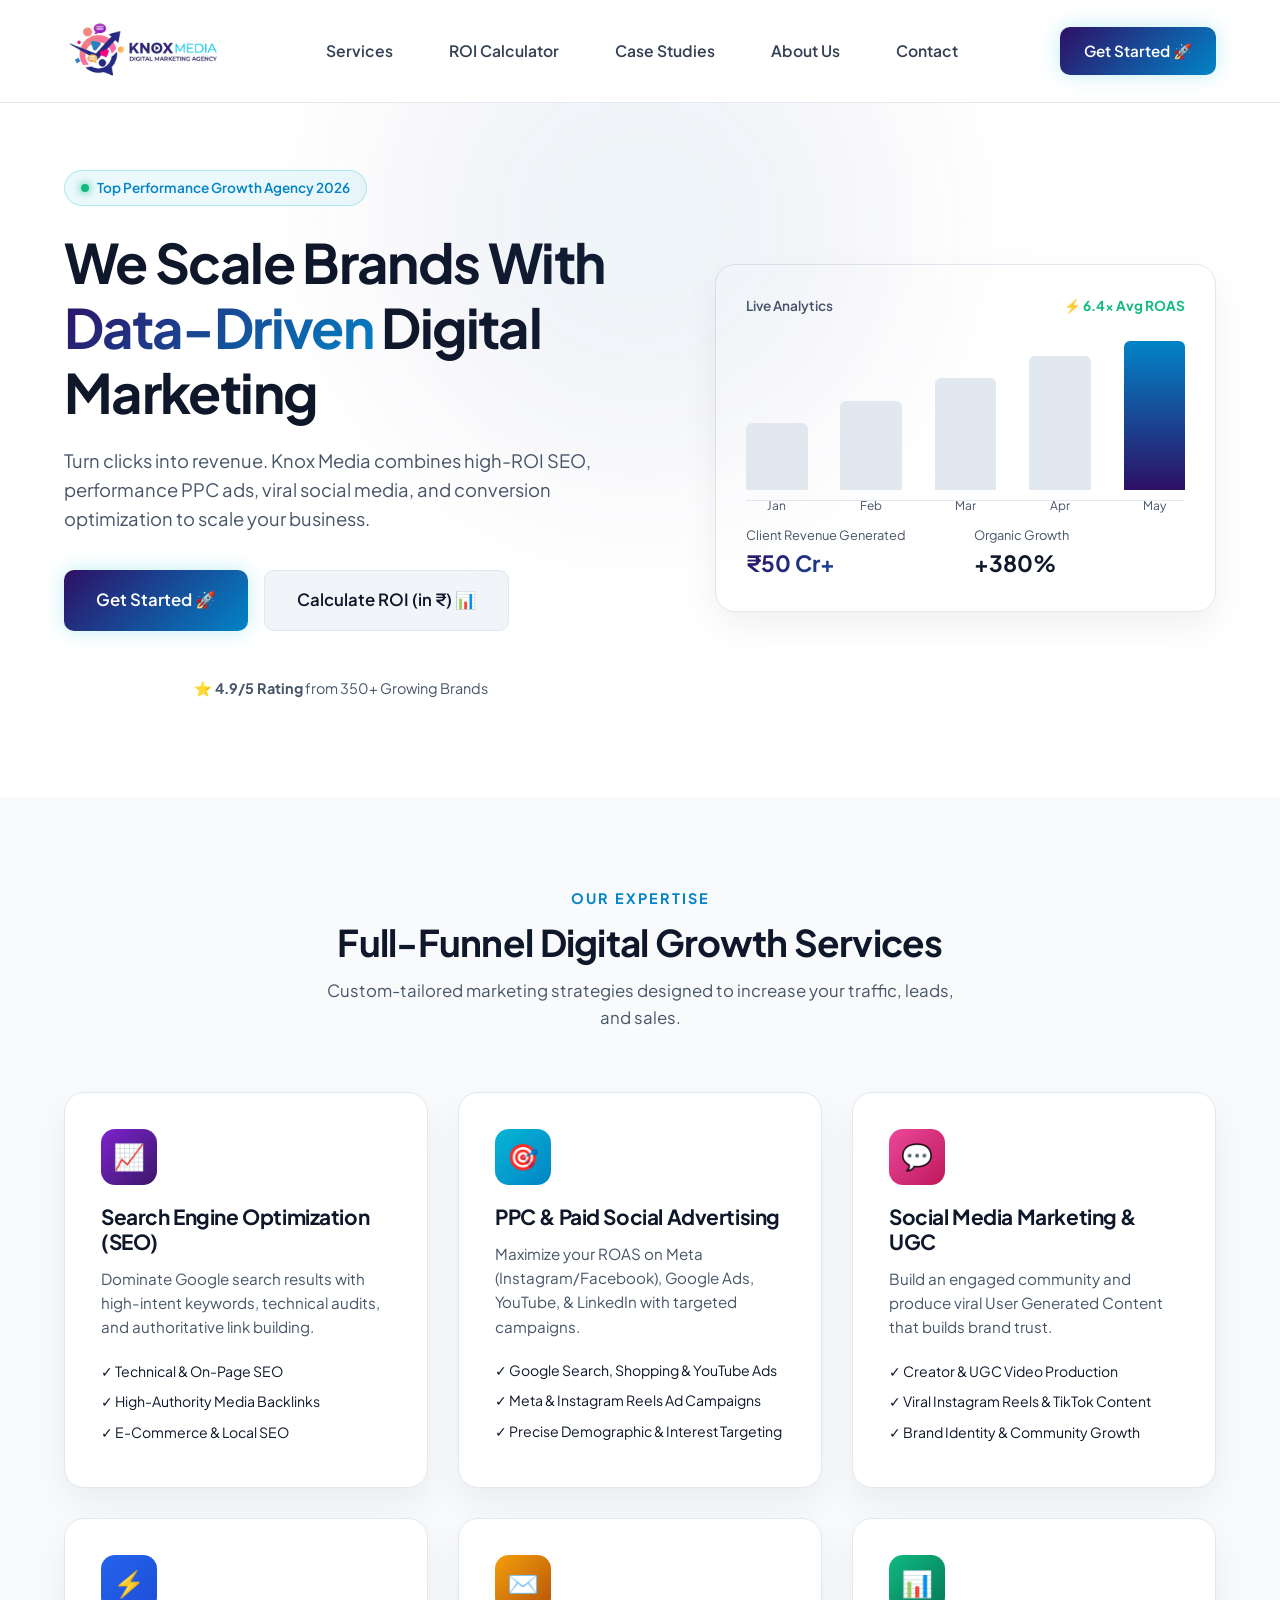
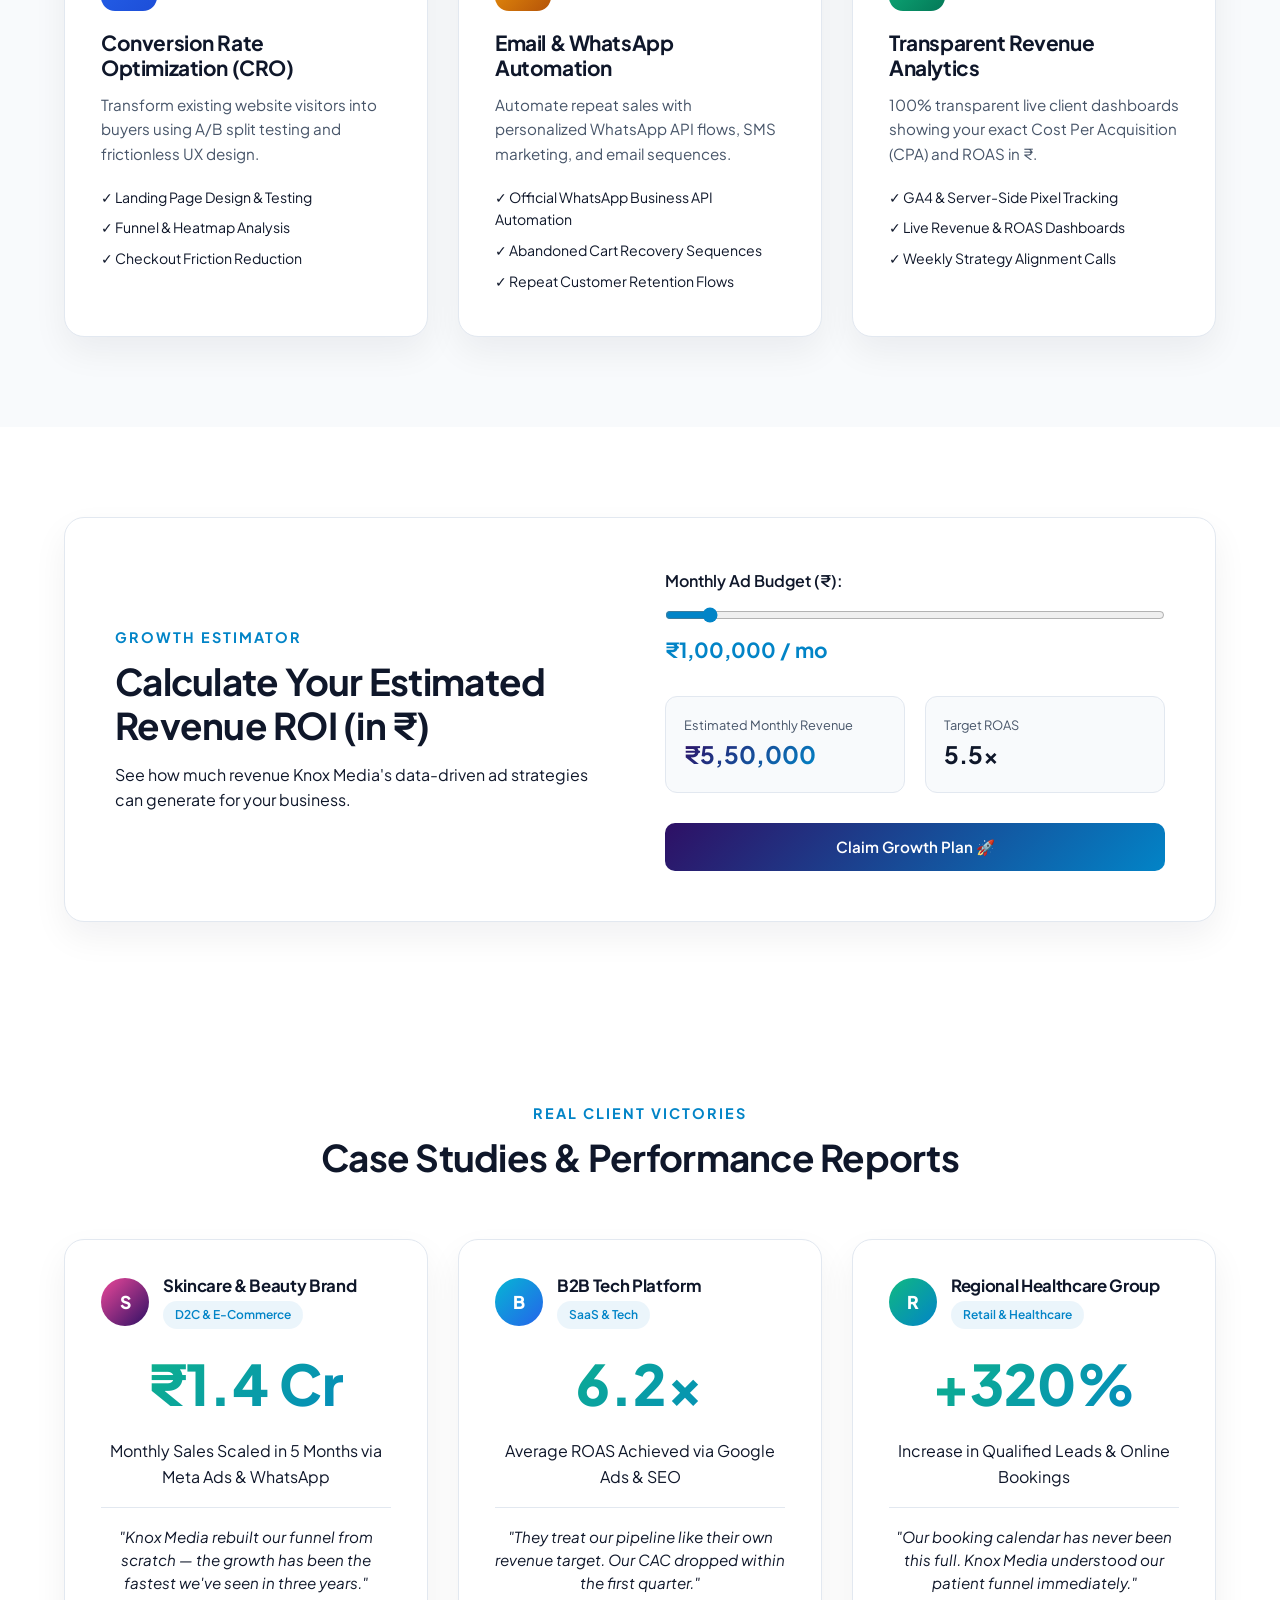
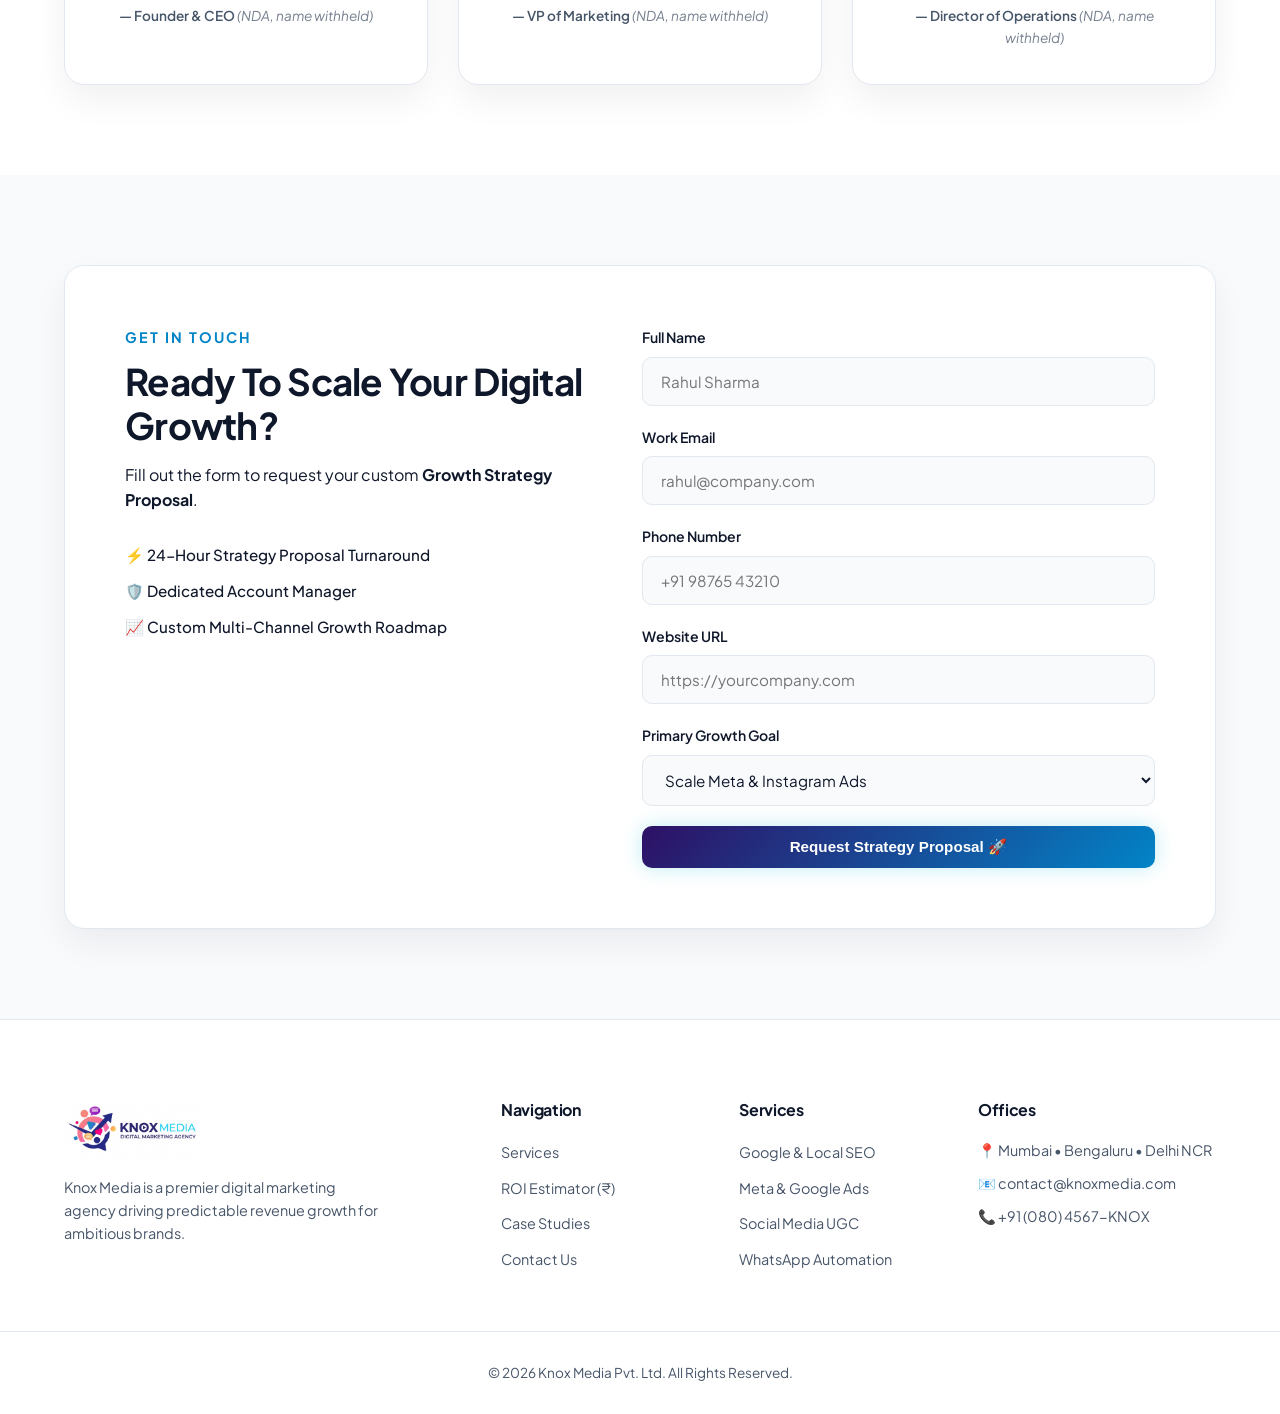
==== index.html @ 6e8dd2d1 "Redesign case studies with client quotes for authenticity; point form at API Gateway endpoint" ====
<!DOCTYPE html>
<html lang="en" data-theme="light">
<head>
  <meta charset="UTF-8" />
  <meta name="viewport" content="width=device-width, initial-scale=1.0" />
  <title>Knox Media - Digital Marketing & Growth Agency</title>
  <meta name="description" content="Knox Media is a premier digital marketing agency specializing in SEO, PPC Ads, Social Media Growth, and Performance Marketing that drives real ROI." />
  
  <!-- Browser Tab Favicon -->
  <link rel="icon" type="image/svg+xml" href="assets/favicon.svg">

  <link rel="stylesheet" href="styles.css" />
  <!-- Inter & Plus Jakarta Sans Fonts -->
  <link rel="preconnect" href="https://fonts.googleapis.com">
  <link rel="preconnect" href="https://fonts.gstatic.com" crossorigin>
  <link href="https://fonts.googleapis.com/css2?family=Plus+Jakarta+Sans:wght@400;500;600;700;800&display=swap" rel="stylesheet">
</head>
<body>

  <!-- Sticky Navigation Bar -->
  <header class="navbar" id="navbar">
    <div class="container nav-container">
      <!-- Website Header Logo -->
      <a href="/" class="brand-logo">
        <img src="assets/logo.png" alt="KNOX MEDIA - Digital Marketing Agency" class="logo-img main-logo-img" style="height: 70px; width: auto; display: block;" />
      </a>

      <!-- Navigation Links -->
      <nav class="nav-menu" id="navMenu">
        <a href="#services" class="nav-link">Services</a>
        <a href="#calculator" class="nav-link">ROI Calculator</a>
        <a href="#case-studies" class="nav-link">Case Studies</a>
        <a href="#about" class="nav-link">About Us</a>
        <a href="#contact" class="nav-link">Contact</a>
      </nav>

      <!-- Right Action Button -->
      <div class="nav-actions">
        <a href="#contact" class="btn btn-primary btn-glow">Get Started 🚀</a>
        <button class="mobile-hamburger" id="hamburger" aria-label="Open Menu">
          <span></span><span></span><span></span>
        </button>
      </div>
    </div>
  </header>

  <main>
    <!-- Hero Section -->
    <section class="hero" id="hero">
      <div class="hero-bg-glow"></div>
      <div class="container hero-container">
        <div class="hero-content">
          <div class="badge-hero">
            <span class="badge-dot"></span>
            Top Performance Growth Agency 2026
          </div>
          <h1 class="hero-title">
            We Scale Brands With <span class="gradient-text">Data-Driven</span> Digital Marketing
          </h1>
          <p class="hero-subtitle">
            Turn clicks into revenue. Knox Media combines high-ROI SEO, performance PPC ads, viral social media, and conversion optimization to scale your business.
          </p>

          <div class="hero-cta-group">
            <a href="#contact" class="btn btn-primary btn-large btn-glow">Get Started 🚀</a>
            <a href="#calculator" class="btn btn-secondary btn-large">Calculate ROI (in ₹) 📊</a>
          </div>

          <div class="hero-trust">
            <div class="trust-avatars">
              <div class="avatar" style="background-image: url('https://images.unsplash.com/photo-1534528741775-53994a69daeb?w=100');"></div>
              <div class="avatar" style="background-image: url('https://images.unsplash.com/photo-1507003211169-0a1dd7228f2d?w=100');"></div>
              <div class="avatar" style="background-image: url('https://images.unsplash.com/photo-1573496359142-b8d87734a5a2?w=100');"></div>
              <div class="avatar" style="background-image: url('https://images.unsplash.com/photo-1500648767791-00dcc994a43e?w=100');"></div>
            </div>
            <div class="trust-text">
              <strong>⭐ 4.9/5 Rating</strong> from 350+ Growing Brands
            </div>
          </div>
        </div>

        <div class="hero-visual">
          <div class="hero-card glass-card">
            <div class="card-header">
              <span class="card-badge">Live Analytics</span>
              <span class="card-status">⚡ 6.4x Avg ROAS</span>
            </div>
            <div class="card-chart">
              <div class="chart-bar" style="--height: 45%;"><span>Jan</span></div>
              <div class="chart-bar" style="--height: 60%;"><span>Feb</span></div>
              <div class="chart-bar" style="--height: 75%;"><span>Mar</span></div>
              <div class="chart-bar" style="--height: 90%;"><span>Apr</span></div>
              <div class="chart-bar active" style="--height: 100%;"><span>May</span></div>
            </div>
            <div class="card-stats-grid">
              <div class="stat-item">
                <span class="stat-label">Client Revenue Generated</span>
                <span class="stat-value gradient-text">₹50 Cr+</span>
              </div>
              <div class="stat-item">
                <span class="stat-label">Organic Growth</span>
                <span class="stat-value">+380%</span>
              </div>
            </div>
          </div>
        </div>
      </div>
    </section>

    <!-- Services Section -->
    <section class="services section" id="services">
      <div class="container">
        <div class="section-header text-center">
          <span class="section-subtitle">Our Expertise</span>
          <h2 class="section-title">Full-Funnel Digital Growth Services</h2>
          <p class="section-description">
            Custom-tailored marketing strategies designed to increase your traffic, leads, and sales.
          </p>
        </div>

        <div class="services-grid">
          <!-- Service 1 -->
          <div class="service-card glass-card">
            <div class="service-icon purple-gradient-bg">📈</div>
            <h3 class="service-title">Search Engine Optimization (SEO)</h3>
            <p class="service-desc">
              Dominate Google search results with high-intent keywords, technical audits, and authoritative link building.
            </p>
            <ul class="service-list">
              <li>✓ Technical & On-Page SEO</li>
              <li>✓ High-Authority Media Backlinks</li>
              <li>✓ E-Commerce & Local SEO</li>
            </ul>
          </div>

          <!-- Service 2 -->
          <div class="service-card glass-card">
            <div class="service-icon cyan-gradient-bg">🎯</div>
            <h3 class="service-title">PPC & Paid Social Advertising</h3>
            <p class="service-desc">
              Maximize your ROAS on Meta (Instagram/Facebook), Google Ads, YouTube, & LinkedIn with targeted campaigns.
            </p>
            <ul class="service-list">
              <li>✓ Google Search, Shopping & YouTube Ads</li>
              <li>✓ Meta & Instagram Reels Ad Campaigns</li>
              <li>✓ Precise Demographic & Interest Targeting</li>
            </ul>
          </div>

          <!-- Service 3 -->
          <div class="service-card glass-card">
            <div class="service-icon pink-gradient-bg">💬</div>
            <h3 class="service-title">Social Media Marketing & UGC</h3>
            <p class="service-desc">
              Build an engaged community and produce viral User Generated Content that builds brand trust.
            </p>
            <ul class="service-list">
              <li>✓ Creator & UGC Video Production</li>
              <li>✓ Viral Instagram Reels & TikTok Content</li>
              <li>✓ Brand Identity & Community Growth</li>
            </ul>
          </div>

          <!-- Service 4 -->
          <div class="service-card glass-card">
            <div class="service-icon blue-gradient-bg">⚡</div>
            <h3 class="service-title">Conversion Rate Optimization (CRO)</h3>
            <p class="service-desc">
              Transform existing website visitors into buyers using A/B split testing and frictionless UX design.
            </p>
            <ul class="service-list">
              <li>✓ Landing Page Design & Testing</li>
              <li>✓ Funnel & Heatmap Analysis</li>
              <li>✓ Checkout Friction Reduction</li>
            </ul>
          </div>

          <!-- Service 5 -->
          <div class="service-card glass-card">
            <div class="service-icon amber-gradient-bg">✉️</div>
            <h3 class="service-title">Email & WhatsApp Automation</h3>
            <p class="service-desc">
              Automate repeat sales with personalized WhatsApp API flows, SMS marketing, and email sequences.
            </p>
            <ul class="service-list">
              <li>✓ Official WhatsApp Business API Automation</li>
              <li>✓ Abandoned Cart Recovery Sequences</li>
              <li>✓ Repeat Customer Retention Flows</li>
            </ul>
          </div>

          <!-- Service 6 -->
          <div class="service-card glass-card">
            <div class="service-icon emerald-gradient-bg">📊</div>
            <h3 class="service-title">Transparent Revenue Analytics</h3>
            <p class="service-desc">
              100% transparent live client dashboards showing your exact Cost Per Acquisition (CPA) and ROAS in ₹.
            </p>
            <ul class="service-list">
              <li>✓ GA4 & Server-Side Pixel Tracking</li>
              <li>✓ Live Revenue & ROAS Dashboards</li>
              <li>✓ Weekly Strategy Alignment Calls</li>
            </ul>
          </div>
        </div>
      </div>
    </section>

    <!-- Interactive ROI Calculator (in Indian Rupees) -->
    <section class="calculator-section section" id="calculator">
      <div class="container">
        <div class="glass-card calc-card">
          <div class="calc-grid">
            <div class="calc-info">
              <span class="section-subtitle">Growth Estimator</span>
              <h2 class="section-title">Calculate Your Estimated Revenue ROI (in ₹)</h2>
              <p>
                See how much revenue Knox Media's data-driven ad strategies can generate for your business.
              </p>
            </div>

            <div class="calc-interactive">
              <div class="input-group">
                <label for="adBudget">Monthly Ad Budget (₹):</label>
                <input type="range" id="adBudget" min="25000" max="1000000" step="25000" value="100000" />
                <div class="budget-display" id="budgetValue">₹1,00,000 / mo</div>
              </div>

              <div class="calc-results">
                <div class="res-box">
                  <span class="res-label">Estimated Monthly Revenue</span>
                  <span class="res-val gradient-text" id="estRevenue">₹5,50,000</span>
                </div>
                <div class="res-box">
                  <span class="res-label">Target ROAS</span>
                  <span class="res-val" id="estRoas">5.5x</span>
                </div>
              </div>

              <a href="#contact" class="btn btn-primary btn-block">Claim Growth Plan 🚀</a>
            </div>
          </div>
        </div>
      </div>
    </section>

    <!-- Case Studies / Results -->
    <section class="case-studies section" id="case-studies">
      <div class="container">
        <div class="section-header text-center">
          <span class="section-subtitle">Real Client Victories</span>
          <h2 class="section-title">Case Studies & Performance Reports</h2>
        </div>

        <div class="case-grid">
          <div class="case-card glass-card">
            <div class="case-card-header">
              <div class="case-avatar" style="background: linear-gradient(135deg, #EC4899, #2E1065);">S</div>
              <div class="case-card-heading">
                <h3>Skincare & Beauty Brand</h3>
                <div class="case-badge">D2C & E-Commerce</div>
              </div>
            </div>
            <div class="case-metric-highlight">₹1.4 Cr</div>
            <p>Monthly Sales Scaled in 5 Months via Meta Ads & WhatsApp</p>
            <blockquote class="case-quote">"Knox Media rebuilt our funnel from scratch — the growth has been the fastest we've seen in three years."</blockquote>
            <div class="case-attribution">— Founder & CEO <span class="case-nda">(NDA, name withheld)</span></div>
          </div>

          <div class="case-card glass-card">
            <div class="case-card-header">
              <div class="case-avatar" style="background: linear-gradient(135deg, #06B6D4, #2563EB);">B</div>
              <div class="case-card-heading">
                <h3>B2B Tech Platform</h3>
                <div class="case-badge">SaaS & Tech</div>
              </div>
            </div>
            <div class="case-metric-highlight">6.2x</div>
            <p>Average ROAS Achieved via Google Ads & SEO</p>
            <blockquote class="case-quote">"They treat our pipeline like their own revenue target. Our CAC dropped within the first quarter."</blockquote>
            <div class="case-attribution">— VP of Marketing <span class="case-nda">(NDA, name withheld)</span></div>
          </div>

          <div class="case-card glass-card">
            <div class="case-card-header">
              <div class="case-avatar" style="background: linear-gradient(135deg, #10B981, #0284C7);">R</div>
              <div class="case-card-heading">
                <h3>Regional Healthcare Group</h3>
                <div class="case-badge">Retail & Healthcare</div>
              </div>
            </div>
            <div class="case-metric-highlight">+320%</div>
            <p>Increase in Qualified Leads & Online Bookings</p>
            <blockquote class="case-quote">"Our booking calendar has never been this full. Knox Media understood our patient funnel immediately."</blockquote>
            <div class="case-attribution">— Director of Operations <span class="case-nda">(NDA, name withheld)</span></div>
          </div>
        </div>
      </div>
    </section>

    <!-- Contact Section -->
    <section class="contact-section section" id="contact">
      <div class="container">
        <div class="contact-card glass-card">
          <div class="contact-grid">
            <div class="contact-text">
              <span class="section-subtitle">Get In Touch</span>
              <h2 class="section-title">Ready To Scale Your Digital Growth?</h2>
              <p>
                Fill out the form to request your custom <strong>Growth Strategy Proposal</strong>.
              </p>

              <div class="contact-features">
                <div class="feat">⚡ 24-Hour Strategy Proposal Turnaround</div>
                <div class="feat">🛡️ Dedicated Account Manager</div>
                <div class="feat">📈 Custom Multi-Channel Growth Roadmap</div>
              </div>
            </div>

            <form class="contact-form" id="contactForm">
              <div class="form-group">
                <label for="fullName">Full Name</label>
                <input type="text" id="fullName" placeholder="Rahul Sharma" required />
              </div>
              <div class="form-group">
                <label for="email">Work Email</label>
                <input type="email" id="email" placeholder="rahul@company.com" required />
              </div>
              <div class="form-group">
                <label for="phone">Phone Number</label>
                <input type="tel" id="phone" placeholder="+91 98765 43210" required />
              </div>
              <div class="form-group">
                <label for="website">Website URL</label>
                <input type="url" id="website" placeholder="https://yourcompany.com" required />
              </div>
              <div class="form-group">
                <label for="service">Primary Growth Goal</label>
                <select id="service">
                  <option>Scale Meta & Instagram Ads</option>
                  <option>Rank #1 on Google (SEO)</option>
                  <option>WhatsApp & Email Marketing Automation</option>
                  <option>Full-Funnel Growth Package</option>
                </select>
              </div>
              <button type="submit" class="btn btn-primary btn-block btn-glow">Request Strategy Proposal 🚀</button>
              <div class="form-success-msg" id="formSuccess">
                🎉 Thank you! Our growth strategist will review your brand and contact you within 24 hours.
              </div>
            </form>
          </div>
        </div>
      </div>
    </section>
  </main>

  <!-- Footer -->
  <footer class="footer">
    <div class="container footer-container">
      <div class="footer-brand">
        <a href="/">
          <img src="assets/logo.png" alt="KNOX MEDIA - Digital Marketing Agency" style="height: 60px; width: auto; display: block;" />
        </a>
        <p>Knox Media is a premier digital marketing agency driving predictable revenue growth for ambitious brands.</p>
      </div>

      <div class="footer-links">
        <h4>Navigation</h4>
        <ul>
          <li><a href="#services">Services</a></li>
          <li><a href="#calculator">ROI Estimator (₹)</a></li>
          <li><a href="#case-studies">Case Studies</a></li>
          <li><a href="#contact">Contact Us</a></li>
        </ul>
      </div>

      <div class="footer-links">
        <h4>Services</h4>
        <ul>
          <li><a href="#services">Google & Local SEO</a></li>
          <li><a href="#services">Meta & Google Ads</a></li>
          <li><a href="#services">Social Media UGC</a></li>
          <li><a href="#services">WhatsApp Automation</a></li>
        </ul>
      </div>

      <div class="footer-contact">
        <h4>Offices</h4>
        <p>📍 Mumbai • Bengaluru • Delhi NCR</p>
        <p>📧 contact@knoxmedia.com</p>
        <p>📞 +91 (080) 4567-KNOX</p>
      </div>
    </div>

    <div class="footer-bottom">
      <div class="container text-center">
        <p>&copy; 2026 Knox Media Pvt. Ltd. All Rights Reserved.</p>
      </div>
    </div>
  </footer>

  <script src="script.js"></script>
</body>
</html>
---- styles.css ----
/* ==========================================================================
   Knox Media Digital Marketing Agency - Production Stylesheet
   ========================================================================== */

:root {
  /* Brand Colors */
  --purple-primary: #2E1065;
  --purple-light: #3B1869;
  --cyan-primary: #06B6D4;
  --cyan-light: #0284C7;
  --pink-accent: #EC4899;
  --blue-accent: #2563EB;

  /* Fonts */
  --font-family: 'Plus Jakarta Sans', -apple-system, BlinkMacSystemFont, "Segoe UI", Roboto, sans-serif;

  /* Theme Defaults (Pure White Background) */
  --bg-primary: #FFFFFF;
  --bg-secondary: #FFFFFF;
  --bg-card: #FFFFFF;
  --border-color: #E2E8F0;
  --text-main: #0F172A;
  --text-muted: #475569;
  --glass-border: #E2E8F0;
  --shadow-lg: 0 15px 35px rgba(15, 23, 42, 0.06);
}

* {
  box-sizing: border-box;
  margin: 0;
  padding: 0;
}

html {
  scroll-behavior: smooth;
}

body {
  font-family: var(--font-family);
  background-color: var(--bg-primary);
  color: var(--text-main);
  line-height: 1.6;
  overflow-x: hidden;
}

/* Base Link Reset */
a {
  text-decoration: none !important;
  color: inherit;
}

/* Typography Helpers */
h1, h2, h3, h4 {
  font-weight: 700;
  letter-spacing: -0.02em;
  line-height: 1.2;
}

.gradient-text {
  background: linear-gradient(135deg, #2E1065, #0284C7);
  -webkit-background-clip: text;
  -webkit-text-fill-color: transparent;
}

/* Layout Container */
.container {
  width: 90%;
  max-width: 1240px;
  margin: 0 auto;
}

.section {
  padding: 90px 0;
}

/* Buttons */
.btn {
  display: inline-flex;
  align-items: center;
  justify-content: center;
  padding: 12px 24px;
  border-radius: 10px;
  font-weight: 600;
  font-size: 0.95rem;
  text-decoration: none !important;
  cursor: pointer;
  border: none;
  transition: all 0.25s ease;
}

.btn-primary {
  background: linear-gradient(135deg, var(--purple-primary), var(--cyan-light));
  color: #FFFFFF !important;
}

.btn-primary:hover {
  transform: translateY(-2px);
  box-shadow: 0 10px 25px rgba(2, 132, 199, 0.3);
}

.btn-secondary {
  background: #F1F5F9;
  color: var(--text-main) !important;
  border: 1px solid var(--border-color);
}

.btn-secondary:hover {
  background: #E2E8F0;
  transform: translateY(-2px);
}

.btn-glow {
  position: relative;
  box-shadow: 0 0 20px rgba(6, 182, 212, 0.25);
}

.btn-block {
  width: 100%;
}

.btn-large {
  padding: 16px 32px;
  font-size: 1.05rem;
}

/* White Clean Cards */
.glass-card {
  background: var(--bg-card);
  border: 1px solid var(--glass-border);
  border-radius: 20px;
  box-shadow: var(--shadow-lg);
}

/* Modern Header & Navbar */
.navbar {
  position: fixed;
  top: 0;
  left: 0;
  width: 100%;
  z-index: 1000;
  padding: 16px 0;
  backdrop-filter: blur(12px);
  -webkit-backdrop-filter: blur(12px);
  background: rgba(255, 255, 255, 0.96);
  border-bottom: 1px solid #E2E8F0;
  transition: all 0.3s ease;
}

.nav-container {
  display: flex;
  align-items: center;
  justify-content: space-between;
}

.brand-logo {
  display: flex;
  align-items: center;
  text-decoration: none !important;
}

/* Sleek Modern Nav Links (NO Underlines, Clean Typography) */
.nav-menu {
  display: flex;
  align-items: center;
  gap: 24px;
}

.nav-link {
  color: #334155 !important;
  text-decoration: none !important;
  font-weight: 600;
  font-size: 0.98rem;
  padding: 8px 16px;
  border-radius: 8px;
  transition: all 0.2s ease;
}

.nav-link:hover {
  color: #0284C7 !important;
  background-color: #F1F5F9;
  text-decoration: none !important;
}

.nav-actions {
  display: flex;
  align-items: center;
}

.mobile-hamburger {
  display: none;
  background: none;
  border: none;
  cursor: pointer;
  flex-direction: column;
  gap: 5px;
}

.mobile-hamburger span {
  width: 24px;
  height: 2px;
  background-color: var(--text-main);
}

/* Hero Section */
.hero {
  position: relative;
  padding: 170px 0 90px;
  overflow: hidden;
  background-color: #FFFFFF;
}

.hero-bg-glow {
  position: absolute;
  top: -10%;
  left: 50%;
  transform: translateX(-50%);
  width: 600px;
  height: 600px;
  background: radial-gradient(circle, rgba(6, 182, 212, 0.08) 0%, rgba(46, 16, 101, 0.06) 50%, transparent 70%);
  filter: blur(80px);
  pointer-events: none;
}

.hero-container {
  display: grid;
  grid-template-columns: 1.2fr 1fr;
  gap: 50px;
  align-items: center;
}

.badge-hero {
  display: inline-flex;
  align-items: center;
  gap: 8px;
  padding: 6px 16px;
  border-radius: 30px;
  background: rgba(6, 182, 212, 0.08);
  border: 1px solid rgba(6, 182, 212, 0.25);
  color: #0284C7;
  font-size: 0.85rem;
  font-weight: 600;
  margin-bottom: 24px;
}

.badge-dot {
  width: 8px;
  height: 8px;
  border-radius: 50%;
  background-color: #10B981;
  box-shadow: 0 0 8px #10B981;
}

.hero-title {
  font-size: 3.4rem;
  margin-bottom: 20px;
  letter-spacing: -0.03em;
  color: #0F172A;
}

.hero-subtitle {
  font-size: 1.15rem;
  color: var(--text-muted);
  margin-bottom: 36px;
  max-width: 540px;
}

.hero-cta-group {
  display: flex;
  gap: 16px;
  margin-bottom: 40px;
}

.hero-trust {
  display: flex;
  align-items: center;
  gap: 16px;
}

.trust-avatars {
  display: flex;
}

.avatar {
  width: 36px;
  height: 36px;
  border-radius: 50%;
  border: 2px solid var(--bg-primary);
  background-size: cover;
  margin-left: -10px;
}

.avatar:first-child { margin-left: 0; }

.trust-text {
  font-size: 0.9rem;
  color: var(--text-muted);
}

/* Hero Visual Card */
.hero-card {
  padding: 30px;
  background: #FFFFFF;
  border: 1px solid #E2E8F0;
}

.card-header {
  display: flex;
  justify-content: space-between;
  align-items: center;
  margin-bottom: 24px;
}

.card-badge {
  font-size: 0.85rem;
  font-weight: 600;
  color: var(--text-muted);
}

.card-status {
  font-size: 0.85rem;
  font-weight: 700;
  color: #10B981;
}

.card-chart {
  display: flex;
  align-items: flex-end;
  justify-content: space-between;
  height: 160px;
  margin-bottom: 24px;
  padding-bottom: 10px;
  border-bottom: 1px solid var(--border-color);
}

.chart-bar {
  width: 14%;
  height: var(--height);
  background: #E2E8F0;
  border-radius: 6px 6px 0 0;
  position: relative;
  transition: all 0.3s ease;
}

.chart-bar.active, .chart-bar:hover {
  background: linear-gradient(180deg, #0284C7, #2E1065);
}

.chart-bar span {
  position: absolute;
  bottom: -25px;
  left: 50%;
  transform: translateX(-50%);
  font-size: 0.75rem;
  color: var(--text-muted);
}

.card-stats-grid {
  display: grid;
  grid-template-columns: 1fr 1fr;
  gap: 16px;
}

.stat-item {
  display: flex;
  flex-direction: column;
}

.stat-label {
  font-size: 0.8rem;
  color: var(--text-muted);
}

.stat-value {
  font-size: 1.4rem;
  font-weight: 700;
}

/* Section Header */
.section-header {
  max-width: 650px;
  margin: 0 auto 60px;
}

.section-header.text-center {
  text-align: center;
}

.section-subtitle {
  color: #0284C7;
  font-size: 0.9rem;
  font-weight: 700;
  text-transform: uppercase;
  letter-spacing: 2px;
  display: block;
  margin-bottom: 10px;
}

.section-title {
  font-size: 2.3rem;
  margin-bottom: 14px;
  color: var(--text-main);
}

.section-description {
  color: var(--text-muted);
  font-size: 1.05rem;
}

/* Services Grid */
.services {
  background-color: #F8FAFC;
}

.services-grid {
  display: grid;
  grid-template-columns: repeat(auto-fit, minmax(340px, 1fr));
  gap: 30px;
}

.service-card {
  padding: 36px;
  transition: transform 0.3s ease, box-shadow 0.3s ease;
  background: #FFFFFF;
}

.service-card:hover {
  transform: translateY(-8px);
  box-shadow: 0 20px 40px rgba(15, 23, 42, 0.1);
}

.service-icon {
  width: 56px;
  height: 56px;
  border-radius: 14px;
  display: flex;
  align-items: center;
  justify-content: center;
  font-size: 1.6rem;
  margin-bottom: 20px;
  color: #FFFFFF;
}

.purple-gradient-bg { background: linear-gradient(135deg, #7E22CE, #3B1869); }
.cyan-gradient-bg { background: linear-gradient(135deg, #06B6D4, #0284C7); }
.pink-gradient-bg { background: linear-gradient(135deg, #EC4899, #BE185D); }
.blue-gradient-bg { background: linear-gradient(135deg, #2563EB, #1D4ED8); }
.amber-gradient-bg { background: linear-gradient(135deg, #F59E0B, #B45309); }
.emerald-gradient-bg { background: linear-gradient(135deg, #10B981, #047857); }

.service-title {
  font-size: 1.3rem;
  margin-bottom: 12px;
  color: var(--text-main);
}

.service-desc {
  color: var(--text-muted);
  font-size: 0.95rem;
  margin-bottom: 20px;
}

.service-list {
  list-style: none;
}

.service-list li {
  font-size: 0.88rem;
  color: var(--text-main);
  margin-bottom: 8px;
}

/* Calculator Section */
.calc-card {
  padding: 50px;
  background: #FFFFFF;
}

.calc-grid {
  display: grid;
  grid-template-columns: 1fr 1fr;
  gap: 50px;
  align-items: center;
}

.input-group {
  margin-bottom: 30px;
}

.input-group label {
  display: block;
  font-weight: 600;
  margin-bottom: 10px;
  color: var(--text-main);
}

.input-group input[type="range"] {
  width: 100%;
  accent-color: #0284C7;
  margin-bottom: 10px;
}

.budget-display {
  font-size: 1.3rem;
  font-weight: 700;
  color: #0284C7;
}

.calc-results {
  display: grid;
  grid-template-columns: 1fr 1fr;
  gap: 20px;
  margin-bottom: 30px;
}

.res-box {
  background: #F8FAFC;
  padding: 18px;
  border-radius: 12px;
  border: 1px solid var(--border-color);
}

.res-label {
  font-size: 0.8rem;
  color: var(--text-muted);
  display: block;
}

.res-val {
  font-size: 1.5rem;
  font-weight: 700;
  color: var(--text-main);
}

/* Case Studies Grid */
.case-studies {
  background-color: #FFFFFF;
}

.case-grid {
  display: grid;
  grid-template-columns: repeat(auto-fit, minmax(320px, 1fr));
  gap: 30px;
}

.case-card {
  padding: 36px;
  text-align: center;
  background: #FFFFFF;
  border: 1px solid #E2E8F0;
}

.case-card-header {
  display: flex;
  align-items: center;
  gap: 14px;
  text-align: left;
  margin-bottom: 8px;
}

.case-avatar {
  flex-shrink: 0;
  width: 48px;
  height: 48px;
  border-radius: 50%;
  display: flex;
  align-items: center;
  justify-content: center;
  color: #FFFFFF;
  font-weight: 800;
  font-size: 1.1rem;
}

.case-card-heading h3 {
  font-size: 1.05rem;
  margin-bottom: 4px;
}

.case-badge {
  display: inline-block;
  padding: 4px 12px;
  border-radius: 20px;
  background: rgba(2, 132, 199, 0.08);
  color: #0284C7;
  font-size: 0.75rem;
  font-weight: 600;
}

.case-metric-highlight {
  font-size: 3.5rem;
  font-weight: 800;
  background: linear-gradient(135deg, #10B981, #0284C7);
  -webkit-background-clip: text;
  -webkit-text-fill-color: transparent;
  margin: 10px 0;
}

.case-quote {
  margin: 18px 0 10px;
  padding-top: 18px;
  border-top: 1px solid #E2E8F0;
  font-style: italic;
  color: var(--text-main);
  font-size: 0.95rem;
  line-height: 1.5;
}

.case-attribution {
  font-size: 0.85rem;
  font-weight: 600;
  color: var(--text-muted);
}

.case-nda {
  font-weight: 400;
  font-style: italic;
  opacity: 0.75;
}

/* Contact Section */
.contact-section {
  background-color: #F8FAFC;
}

.contact-card {
  padding: 60px;
  background: #FFFFFF;
}

.contact-grid {
  display: grid;
  grid-template-columns: 1fr 1.1fr;
  gap: 50px;
}

.contact-features {
  margin-top: 30px;
}

.feat {
  font-size: 0.95rem;
  margin-bottom: 12px;
  color: var(--text-main);
  font-weight: 500;
}

.contact-form .form-group {
  margin-bottom: 20px;
}

.contact-form label {
  display: block;
  font-size: 0.88rem;
  font-weight: 600;
  margin-bottom: 8px;
  color: var(--text-main);
}

.contact-form input, .contact-form select {
  width: 100%;
  padding: 14px 18px;
  border-radius: 10px;
  border: 1px solid var(--border-color);
  background: #F8FAFC;
  color: var(--text-main);
  font-family: var(--font-family);
  font-size: 0.95rem;
  outline: none;
  transition: border-color 0.2s ease;
}

.contact-form input:focus, .contact-form select:focus {
  border-color: #0284C7;
}

.form-success-msg {
  display: none;
  margin-top: 16px;
  padding: 12px;
  background: rgba(16, 185, 129, 0.1);
  border: 1px solid #10B981;
  color: #10B981;
  border-radius: 8px;
  font-size: 0.9rem;
  text-align: center;
}

/* Footer - Pure White Background */
.footer {
  background-color: #FFFFFF;
  border-top: 1px solid var(--border-color);
  padding: 80px 0 30px;
  color: #0F172A;
}

.footer-container {
  display: grid;
  grid-template-columns: 2fr 1fr 1fr 1.2fr;
  gap: 40px;
  margin-bottom: 50px;
}

.footer-brand p {
  color: var(--text-muted);
  font-size: 0.9rem;
  margin-top: 16px;
  max-width: 320px;
}

.footer-links h4, .footer-contact h4 {
  font-size: 1rem;
  margin-bottom: 20px;
  color: var(--text-main);
}

.footer-links ul {
  list-style: none;
}

.footer-links li {
  margin-bottom: 10px;
}

.footer-links a {
  color: var(--text-muted) !important;
  text-decoration: none !important;
  font-size: 0.9rem;
  transition: color 0.2s ease;
}

.footer-links a:hover {
  color: var(--text-main) !important;
}

.footer-contact p {
  color: var(--text-muted);
  font-size: 0.9rem;
  margin-bottom: 10px;
}

.footer-bottom {
  padding-top: 30px;
  border-top: 1px solid var(--border-color);
  color: var(--text-muted);
  font-size: 0.85rem;
}

.text-center {
  text-align: center;
}

/* Responsive Media Queries */
@media (max-width: 992px) {
  .hero-container, .calc-grid, .contact-grid {
    grid-template-columns: 1fr;
  }
  .hero-title {
    font-size: 2.6rem;
  }
  .footer-container {
    grid-template-columns: 1fr 1fr;
  }
}

@media (max-width: 768px) {
  .nav-menu {
    position: fixed;
    top: 70px;
    left: 0;
    width: 100%;
    background: #FFFFFF;
    flex-direction: column;
    padding: 30px;
    display: none;
    border-bottom: 1px solid var(--border-color);
  }
  .nav-menu.active {
    display: flex;
  }
  .mobile-hamburger {
    display: flex;
  }
  .hero-cta-group {
    flex-direction: column;
  }
  .footer-container {
    grid-template-columns: 1fr;
  }
}
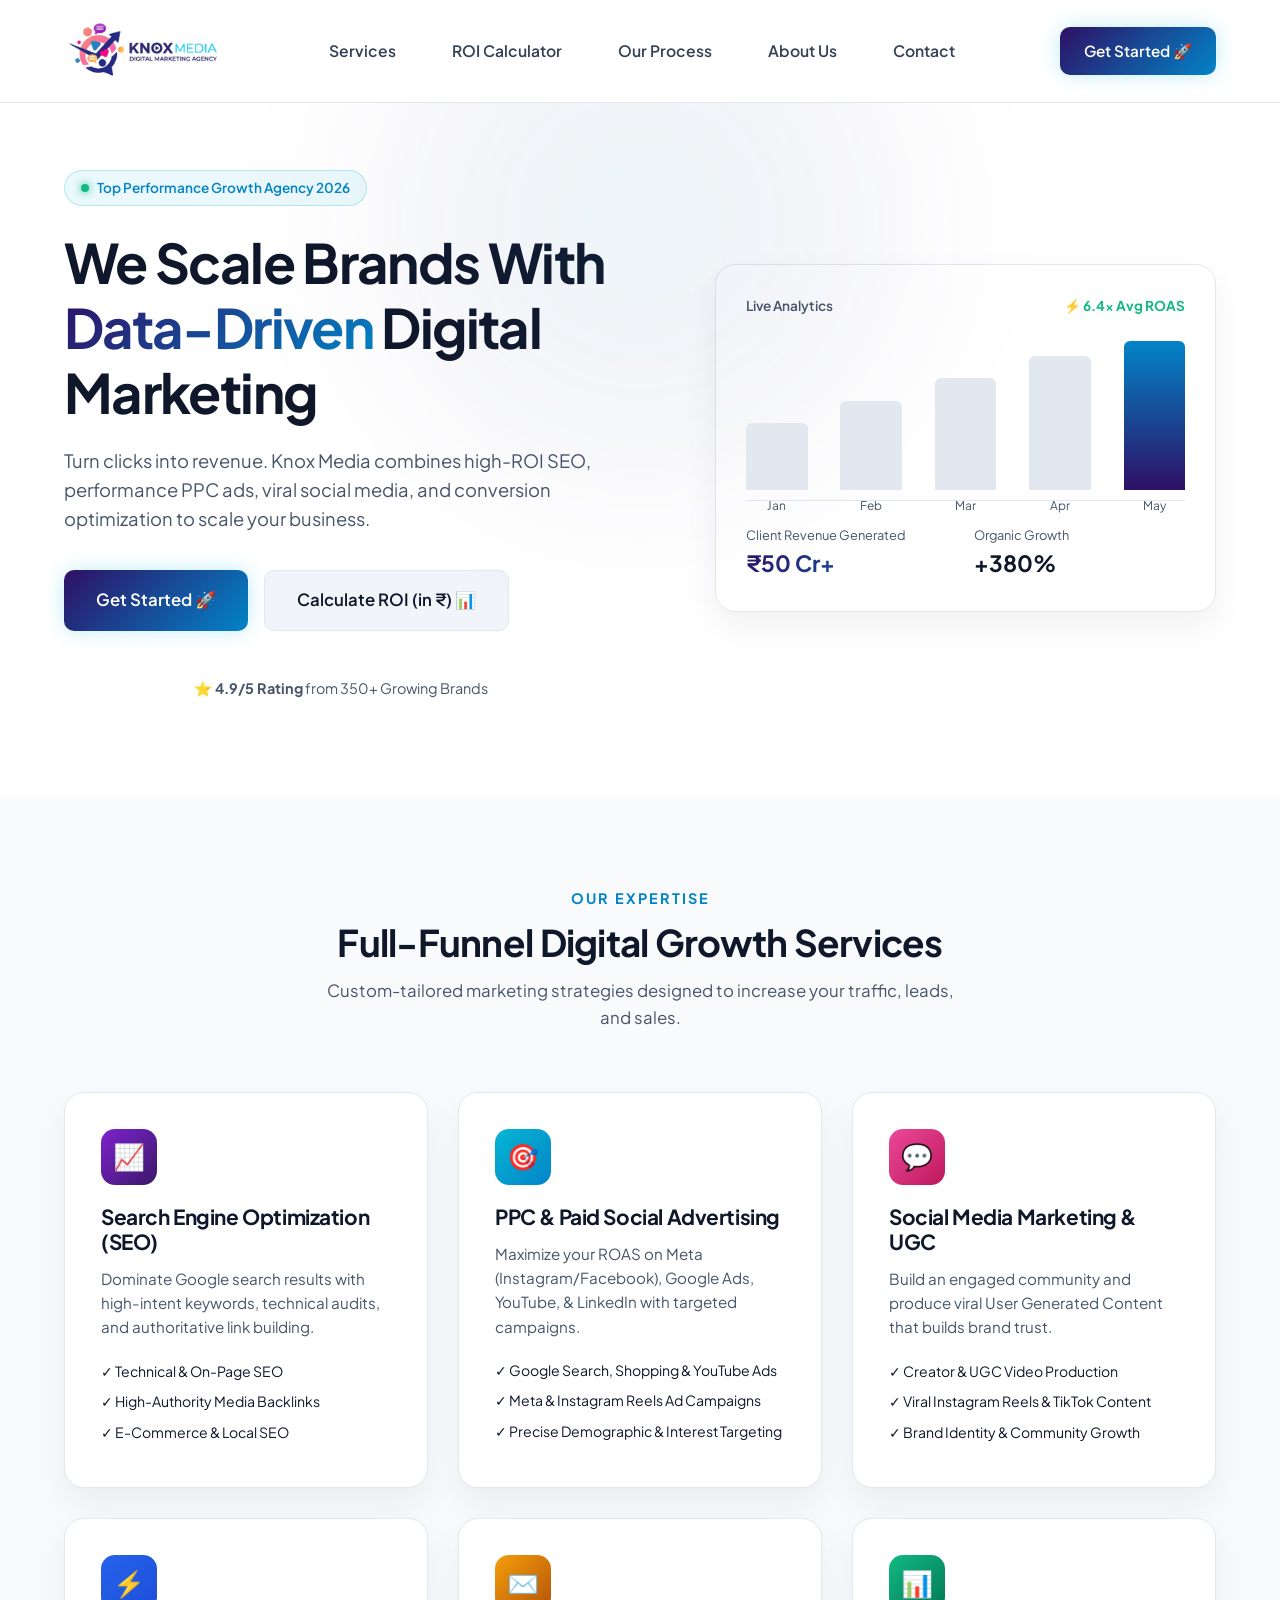
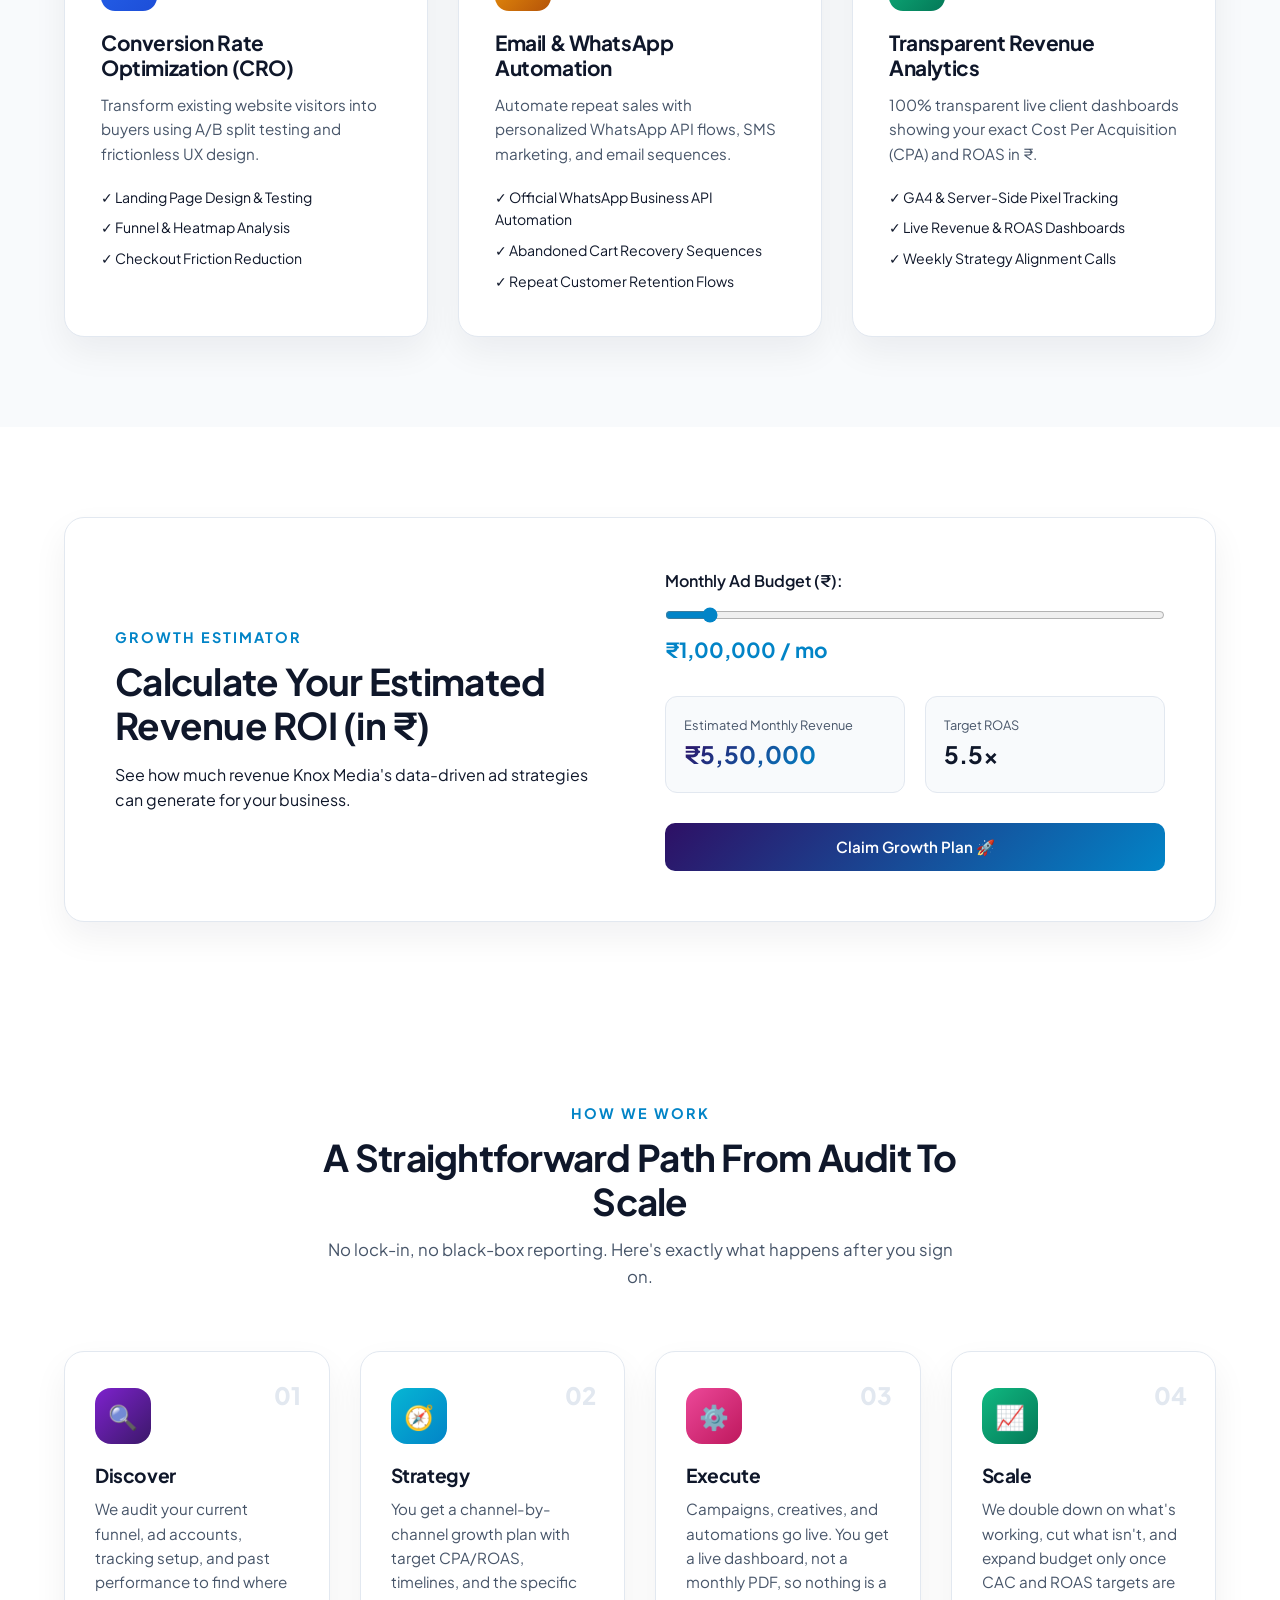
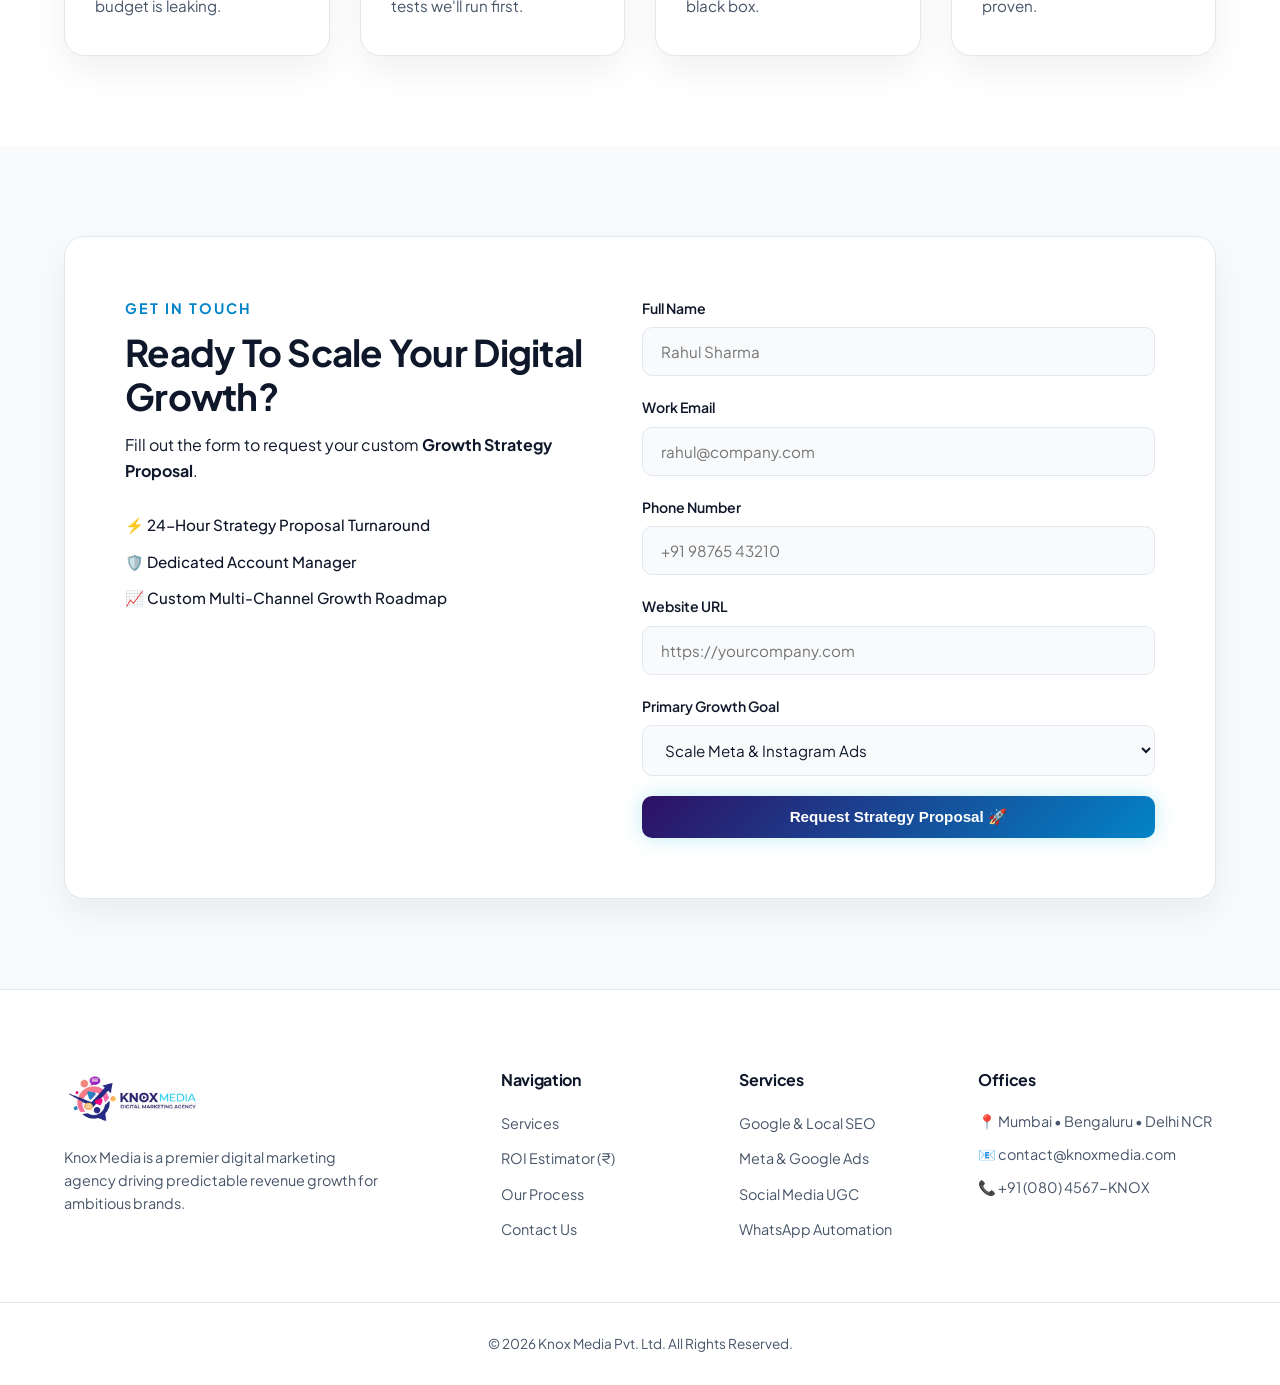
==== commit 1de44919: "Replace fabricated case studies with a How We Work process section" ====
--- a/index.html
+++ b/index.html
@@ -29,7 +29,7 @@
       <nav class="nav-menu" id="navMenu">
         <a href="#services" class="nav-link">Services</a>
         <a href="#calculator" class="nav-link">ROI Calculator</a>
-        <a href="#case-studies" class="nav-link">Case Studies</a>
+        <a href="#process" class="nav-link">Our Process</a>
         <a href="#about" class="nav-link">About Us</a>
         <a href="#contact" class="nav-link">Contact</a>
       </nav>
@@ -244,55 +244,44 @@
       </div>
     </section>
 
-    <!-- Case Studies / Results -->
-    <section class="case-studies section" id="case-studies">
+    <!-- How We Work / Process -->
+    <section class="process-section section" id="process">
       <div class="container">
         <div class="section-header text-center">
-          <span class="section-subtitle">Real Client Victories</span>
-          <h2 class="section-title">Case Studies & Performance Reports</h2>
-        </div>
-
-        <div class="case-grid">
-          <div class="case-card glass-card">
-            <div class="case-card-header">
-              <div class="case-avatar" style="background: linear-gradient(135deg, #EC4899, #2E1065);">S</div>
-              <div class="case-card-heading">
-                <h3>Skincare & Beauty Brand</h3>
-                <div class="case-badge">D2C & E-Commerce</div>
-              </div>
-            </div>
-            <div class="case-metric-highlight">₹1.4 Cr</div>
-            <p>Monthly Sales Scaled in 5 Months via Meta Ads & WhatsApp</p>
-            <blockquote class="case-quote">"Knox Media rebuilt our funnel from scratch — the growth has been the fastest we've seen in three years."</blockquote>
-            <div class="case-attribution">— Founder & CEO <span class="case-nda">(NDA, name withheld)</span></div>
-          </div>
-
-          <div class="case-card glass-card">
-            <div class="case-card-header">
-              <div class="case-avatar" style="background: linear-gradient(135deg, #06B6D4, #2563EB);">B</div>
-              <div class="case-card-heading">
-                <h3>B2B Tech Platform</h3>
-                <div class="case-badge">SaaS & Tech</div>
-              </div>
-            </div>
-            <div class="case-metric-highlight">6.2x</div>
-            <p>Average ROAS Achieved via Google Ads & SEO</p>
-            <blockquote class="case-quote">"They treat our pipeline like their own revenue target. Our CAC dropped within the first quarter."</blockquote>
-            <div class="case-attribution">— VP of Marketing <span class="case-nda">(NDA, name withheld)</span></div>
-          </div>
-
-          <div class="case-card glass-card">
-            <div class="case-card-header">
-              <div class="case-avatar" style="background: linear-gradient(135deg, #10B981, #0284C7);">R</div>
-              <div class="case-card-heading">
-                <h3>Regional Healthcare Group</h3>
-                <div class="case-badge">Retail & Healthcare</div>
-              </div>
-            </div>
-            <div class="case-metric-highlight">+320%</div>
-            <p>Increase in Qualified Leads & Online Bookings</p>
-            <blockquote class="case-quote">"Our booking calendar has never been this full. Knox Media understood our patient funnel immediately."</blockquote>
-            <div class="case-attribution">— Director of Operations <span class="case-nda">(NDA, name withheld)</span></div>
+          <span class="section-subtitle">How We Work</span>
+          <h2 class="section-title">A Straightforward Path From Audit To Scale</h2>
+          <p class="section-description">
+            No lock-in, no black-box reporting. Here's exactly what happens after you sign on.
+          </p>
+        </div>
+
+        <div class="process-grid">
+          <div class="process-card glass-card">
+            <div class="process-step">01</div>
+            <div class="process-icon purple-gradient-bg">🔍</div>
+            <h3>Discover</h3>
+            <p>We audit your current funnel, ad accounts, tracking setup, and past performance to find where budget is leaking.</p>
+          </div>
+
+          <div class="process-card glass-card">
+            <div class="process-step">02</div>
+            <div class="process-icon cyan-gradient-bg">🧭</div>
+            <h3>Strategy</h3>
+            <p>You get a channel-by-channel growth plan with target CPA/ROAS, timelines, and the specific tests we'll run first.</p>
+          </div>
+
+          <div class="process-card glass-card">
+            <div class="process-step">03</div>
+            <div class="process-icon pink-gradient-bg">⚙️</div>
+            <h3>Execute</h3>
+            <p>Campaigns, creatives, and automations go live. You get a live dashboard, not a monthly PDF, so nothing is a black box.</p>
+          </div>
+
+          <div class="process-card glass-card">
+            <div class="process-step">04</div>
+            <div class="process-icon emerald-gradient-bg">📈</div>
+            <h3>Scale</h3>
+            <p>We double down on what's working, cut what isn't, and expand budget only once CAC and ROAS targets are proven.</p>
           </div>
         </div>
       </div>
@@ -369,7 +358,7 @@
         <ul>
           <li><a href="#services">Services</a></li>
           <li><a href="#calculator">ROI Estimator (₹)</a></li>
-          <li><a href="#case-studies">Case Studies</a></li>
+          <li><a href="#process">Our Process</a></li>
           <li><a href="#contact">Contact Us</a></li>
         </ul>
       </div>
--- a/styles.css
+++ b/styles.css
@@ -531,89 +531,53 @@
   color: var(--text-main);
 }
 
-/* Case Studies Grid */
-.case-studies {
+/* How We Work / Process */
+.process-section {
   background-color: #FFFFFF;
 }
 
-.case-grid {
+.process-grid {
   display: grid;
-  grid-template-columns: repeat(auto-fit, minmax(320px, 1fr));
+  grid-template-columns: repeat(auto-fit, minmax(240px, 1fr));
   gap: 30px;
 }
 
-.case-card {
-  padding: 36px;
-  text-align: center;
+.process-card {
+  position: relative;
+  padding: 36px 30px;
   background: #FFFFFF;
   border: 1px solid #E2E8F0;
 }
 
-.case-card-header {
-  display: flex;
-  align-items: center;
-  gap: 14px;
-  text-align: left;
-  margin-bottom: 8px;
-}
-
-.case-avatar {
-  flex-shrink: 0;
-  width: 48px;
-  height: 48px;
-  border-radius: 50%;
+.process-step {
+  position: absolute;
+  top: 24px;
+  right: 28px;
+  font-size: 1.5rem;
+  font-weight: 800;
+  color: var(--border-color);
+}
+
+.process-icon {
+  width: 56px;
+  height: 56px;
+  border-radius: 16px;
   display: flex;
   align-items: center;
   justify-content: center;
-  color: #FFFFFF;
-  font-weight: 800;
-  font-size: 1.1rem;
-}
-
-.case-card-heading h3 {
-  font-size: 1.05rem;
-  margin-bottom: 4px;
-}
-
-.case-badge {
-  display: inline-block;
-  padding: 4px 12px;
-  border-radius: 20px;
-  background: rgba(2, 132, 199, 0.08);
-  color: #0284C7;
-  font-size: 0.75rem;
-  font-weight: 600;
-}
-
-.case-metric-highlight {
-  font-size: 3.5rem;
-  font-weight: 800;
-  background: linear-gradient(135deg, #10B981, #0284C7);
-  -webkit-background-clip: text;
-  -webkit-text-fill-color: transparent;
-  margin: 10px 0;
-}
-
-.case-quote {
-  margin: 18px 0 10px;
-  padding-top: 18px;
-  border-top: 1px solid #E2E8F0;
-  font-style: italic;
-  color: var(--text-main);
+  font-size: 1.5rem;
+  margin-bottom: 20px;
+}
+
+.process-card h3 {
+  font-size: 1.2rem;
+  margin-bottom: 10px;
+}
+
+.process-card p {
+  color: var(--text-muted);
   font-size: 0.95rem;
-  line-height: 1.5;
-}
-
-.case-attribution {
-  font-size: 0.85rem;
-  font-weight: 600;
-  color: var(--text-muted);
-}
-
-.case-nda {
-  font-weight: 400;
-  font-style: italic;
-  opacity: 0.75;
+  line-height: 1.6;
 }
 
 /* Contact Section */
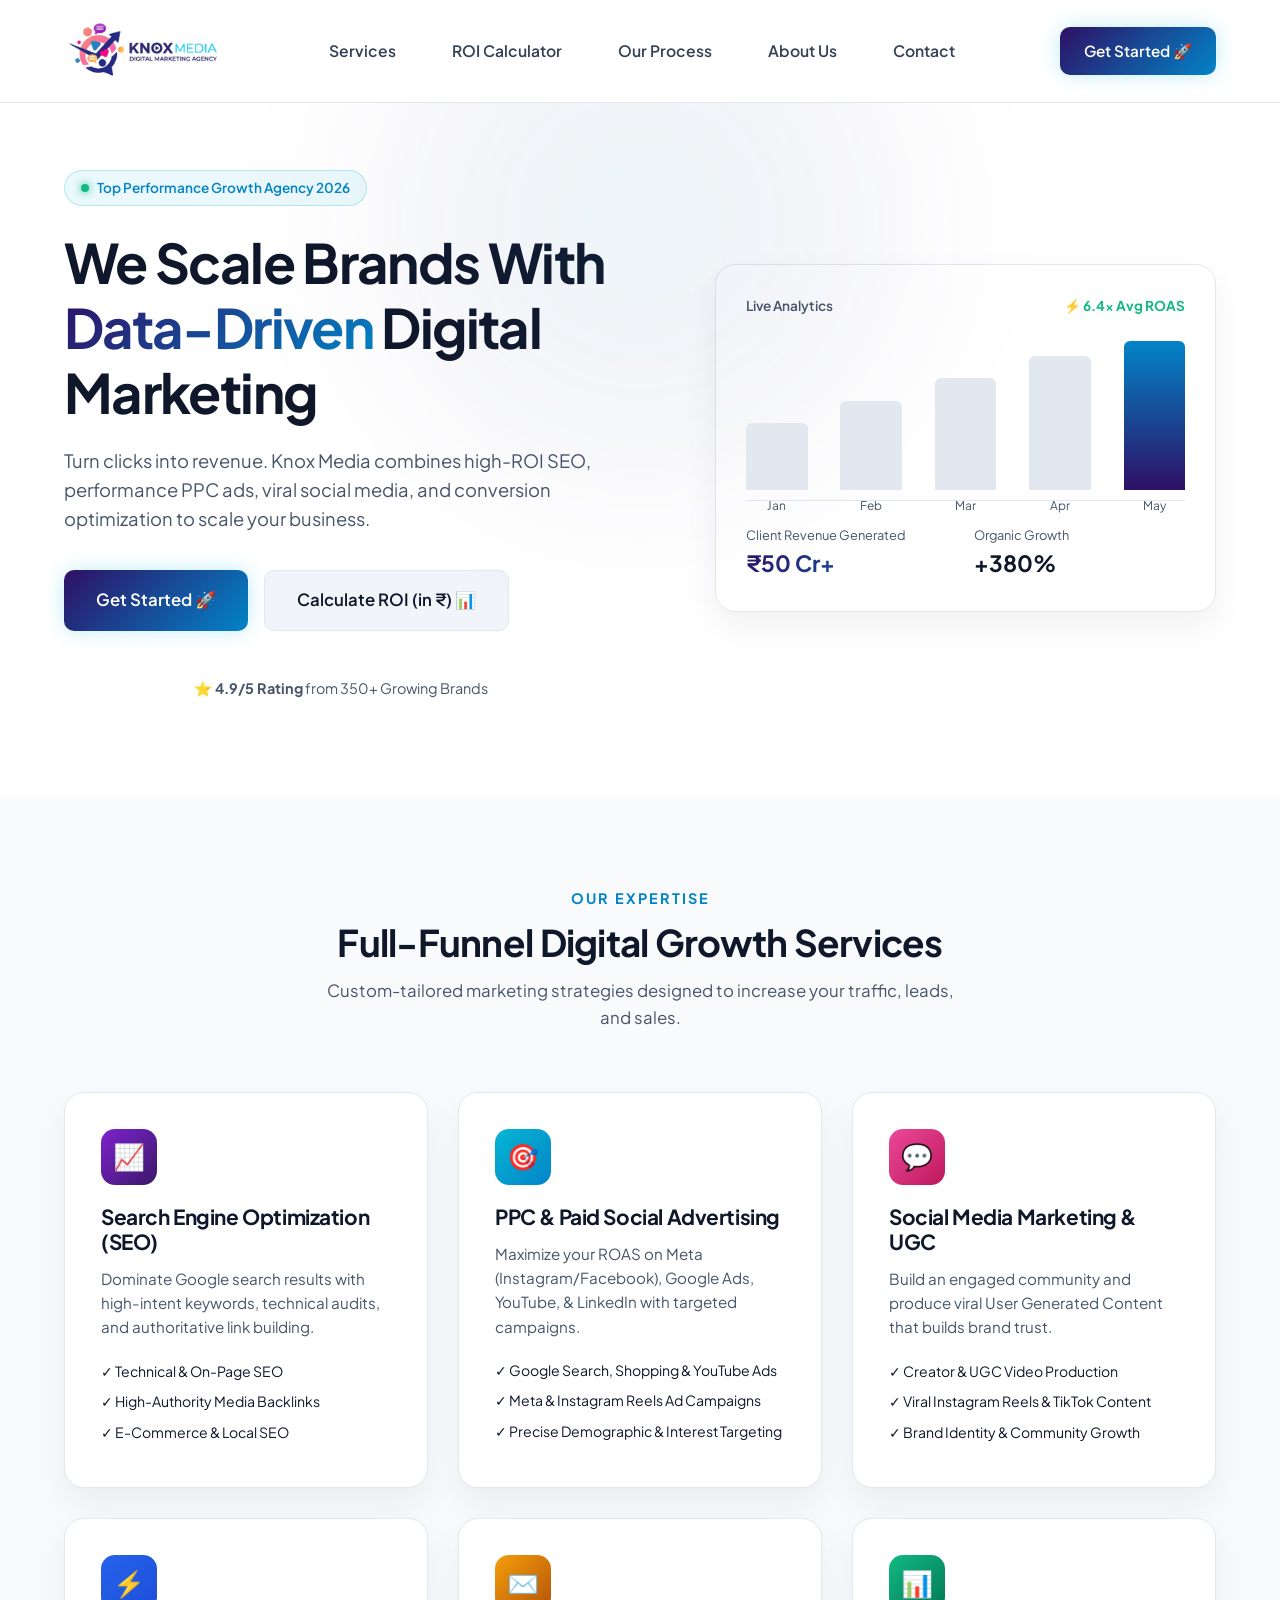
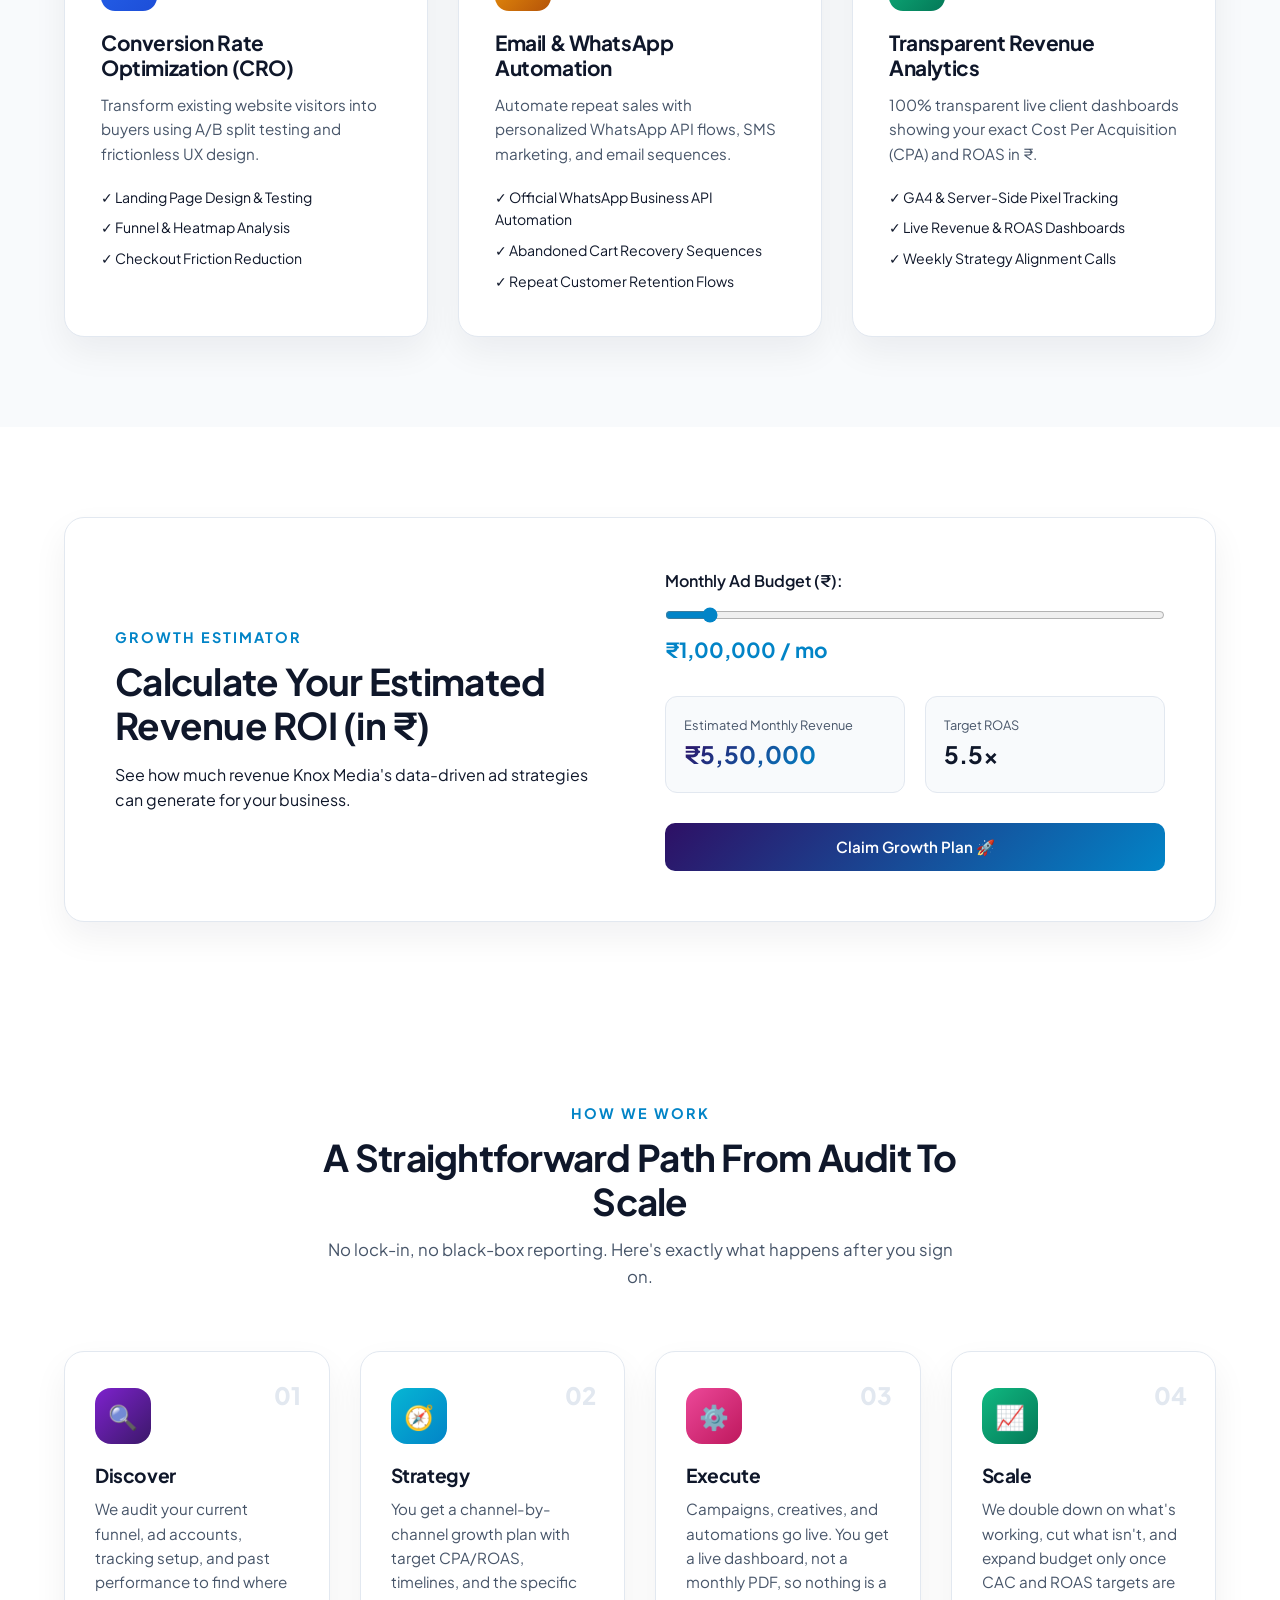
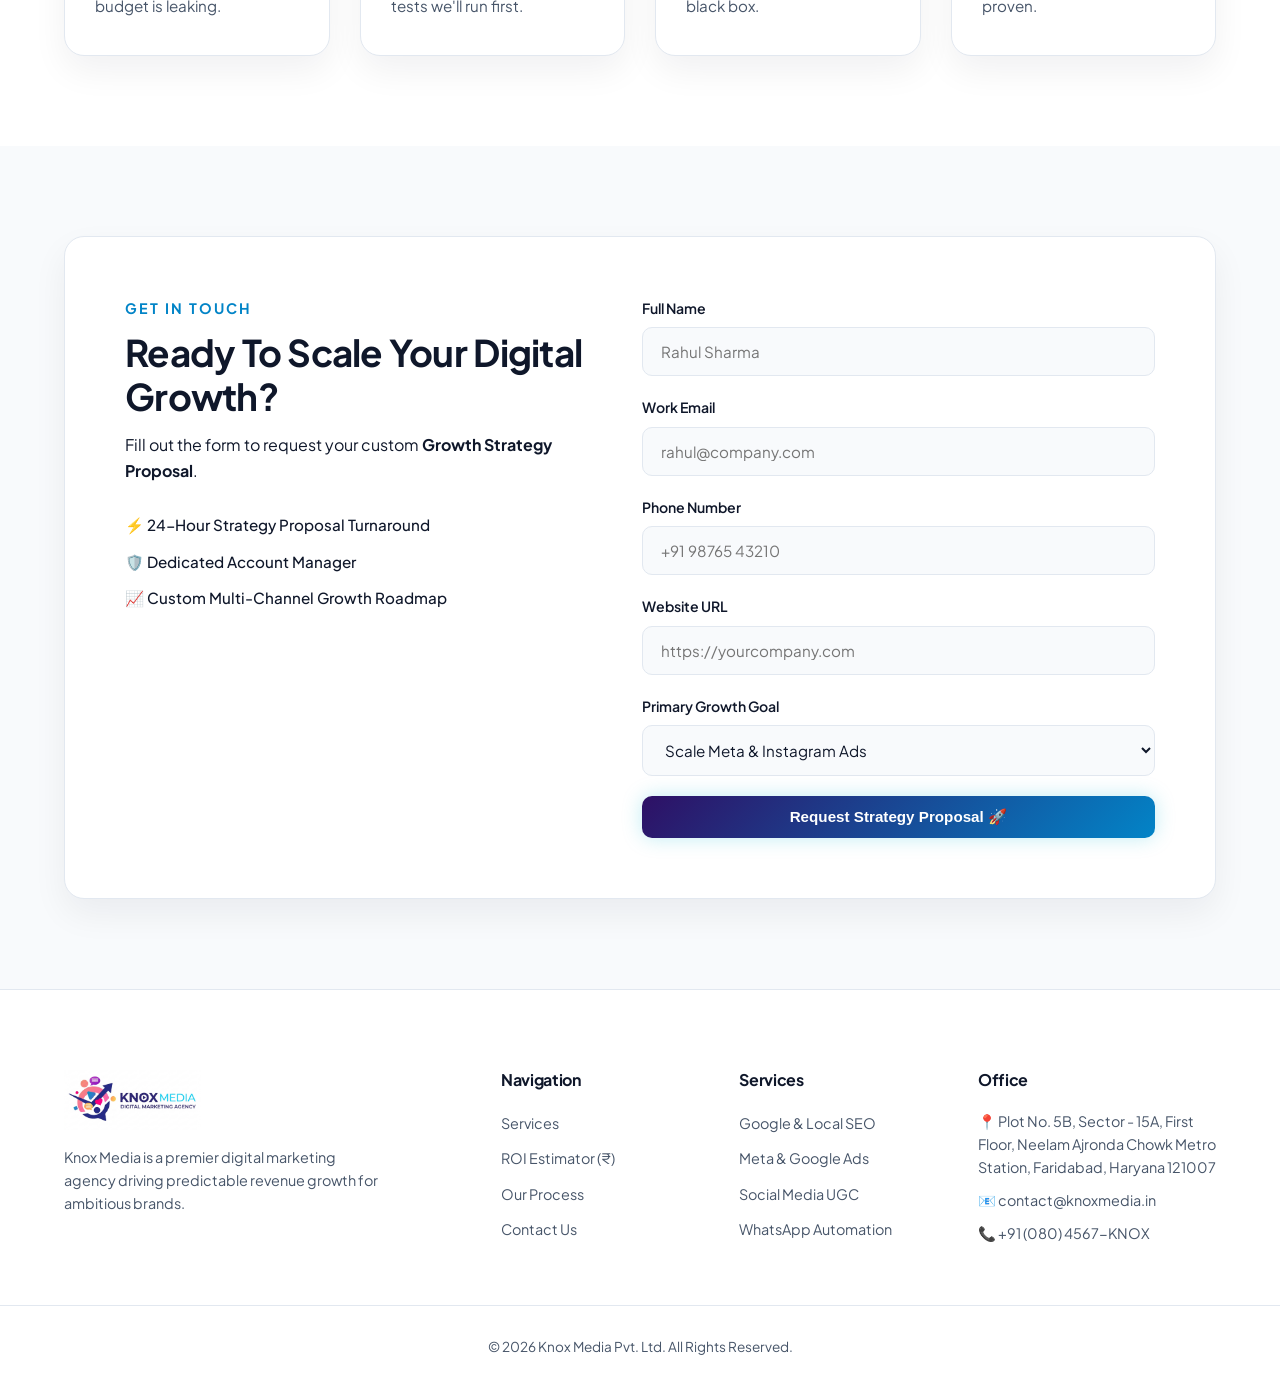
==== commit 5d9e6a51: "Update footer contact email and office address" ====
--- a/index.html
+++ b/index.html
@@ -374,9 +374,9 @@
       </div>
 
       <div class="footer-contact">
-        <h4>Offices</h4>
-        <p>📍 Mumbai • Bengaluru • Delhi NCR</p>
-        <p>📧 contact@knoxmedia.com</p>
+        <h4>Office</h4>
+        <p>📍 Plot No. 5B, Sector - 15A, First Floor, Neelam Ajronda Chowk Metro Station, Faridabad, Haryana 121007</p>
+        <p>📧 contact@knoxmedia.in</p>
         <p>📞 +91 (080) 4567-KNOX</p>
       </div>
     </div>
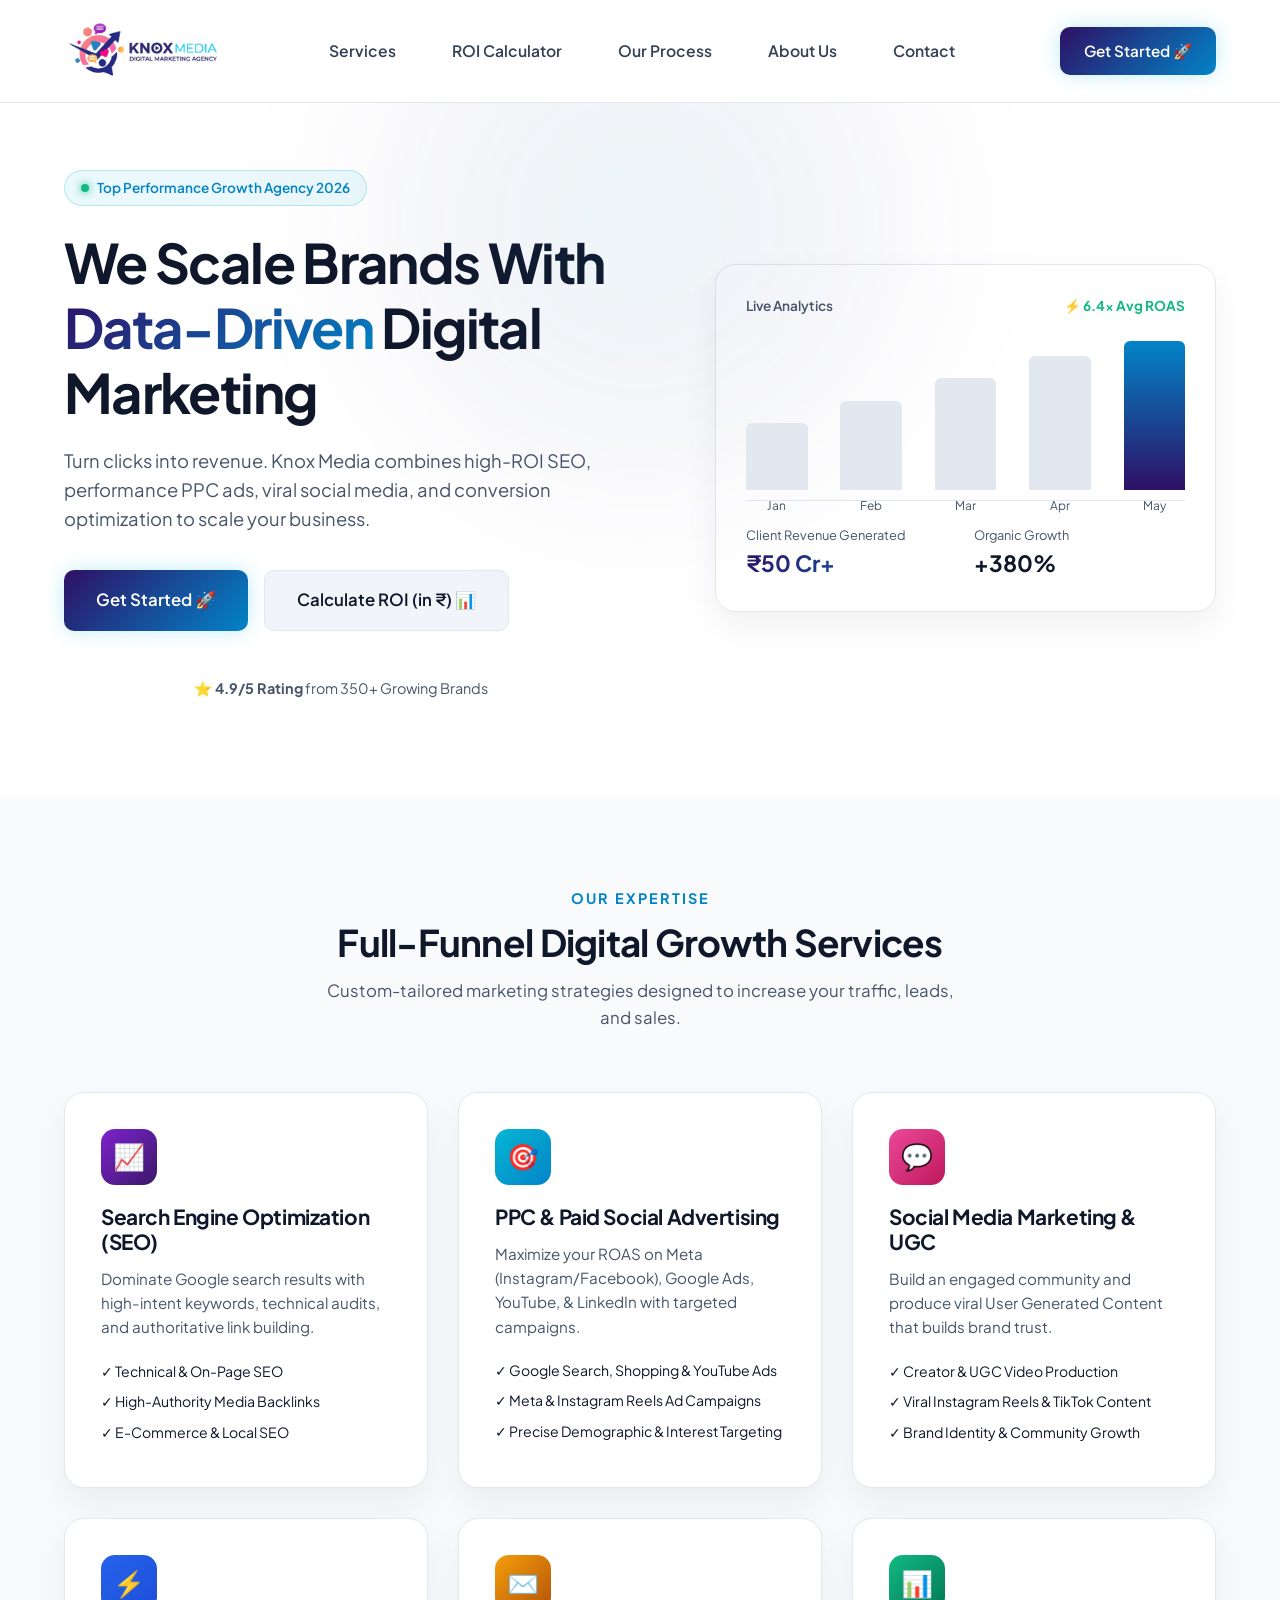
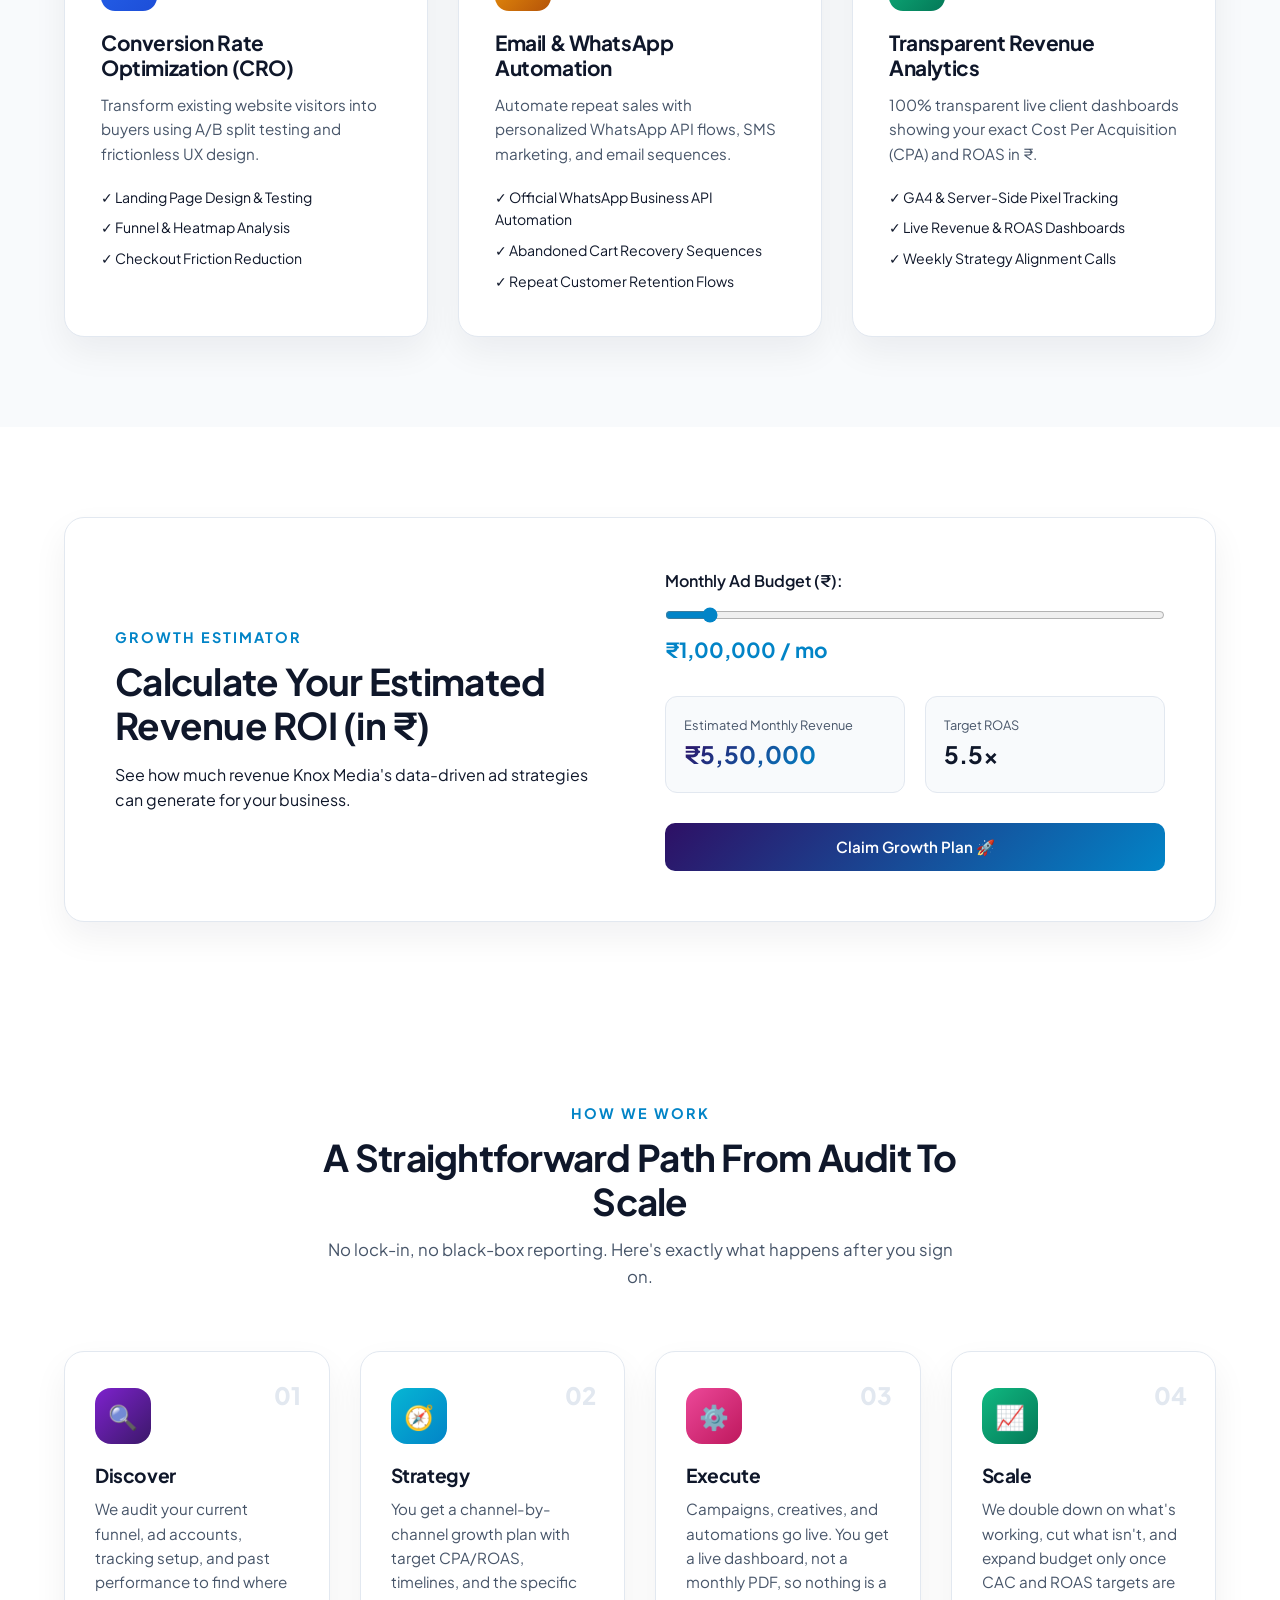
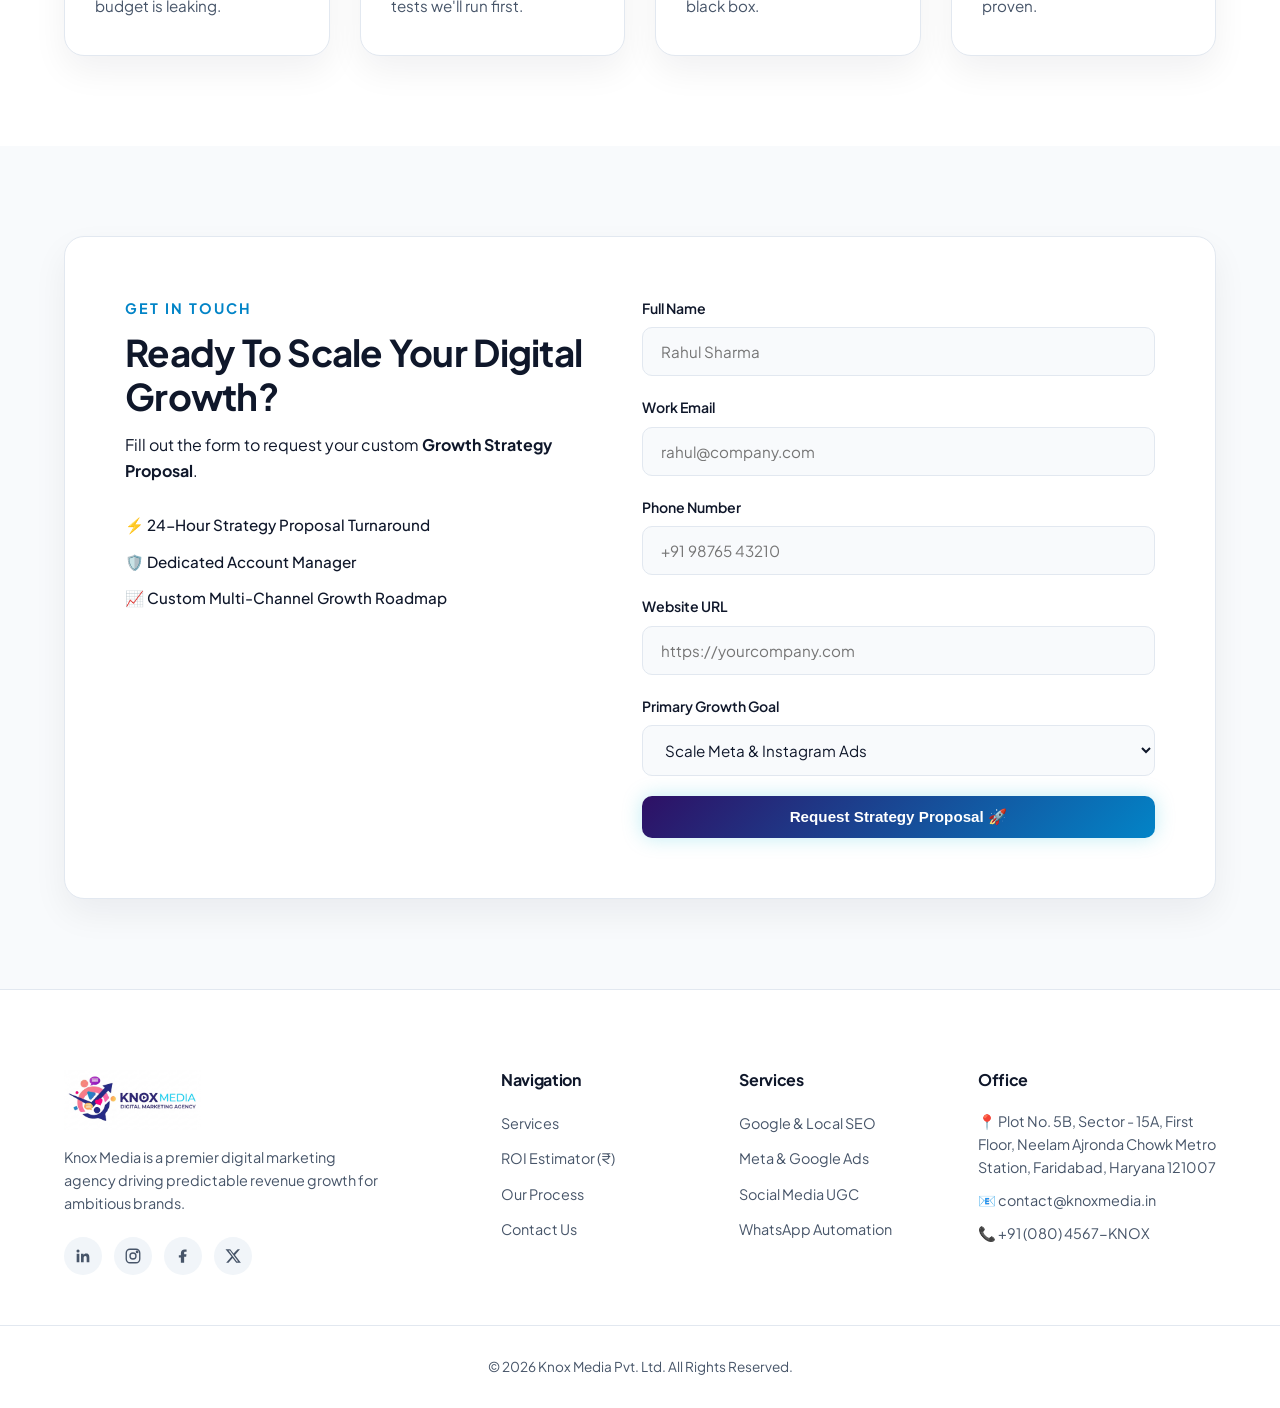
==== commit aed199a5: "Add social media icons to footer" ====
--- a/index.html
+++ b/index.html
@@ -351,6 +351,20 @@
           <img src="assets/logo.png" alt="KNOX MEDIA - Digital Marketing Agency" style="height: 60px; width: auto; display: block;" />
         </a>
         <p>Knox Media is a premier digital marketing agency driving predictable revenue growth for ambitious brands.</p>
+        <div class="footer-social">
+          <a href="#" class="social-icon" aria-label="LinkedIn">
+            <svg viewBox="0 0 24 24" fill="currentColor"><path d="M20.45 20.45h-3.56v-5.57c0-1.33-.02-3.04-1.85-3.04-1.86 0-2.14 1.45-2.14 2.95v5.66H9.34V9h3.42v1.56h.05c.48-.9 1.64-1.85 3.38-1.85 3.6 0 4.27 2.37 4.27 5.46v6.28zM5.34 7.43a2.06 2.06 0 1 1 0-4.12 2.06 2.06 0 0 1 0 4.12zM7.12 20.45H3.56V9h3.56v11.45z"/></svg>
+          </a>
+          <a href="#" class="social-icon" aria-label="Instagram">
+            <svg viewBox="0 0 24 24" fill="none" stroke="currentColor" stroke-width="1.8"><rect x="3" y="3" width="18" height="18" rx="5"/><circle cx="12" cy="12" r="4"/><circle cx="17.5" cy="6.5" r="1"/></svg>
+          </a>
+          <a href="#" class="social-icon" aria-label="Facebook">
+            <svg viewBox="0 0 24 24" fill="currentColor"><path d="M13.5 21v-8.1h2.72l.41-3.16h-3.13V7.73c0-.92.25-1.54 1.57-1.54h1.68V3.36C15.98 3.25 15.1 3.18 14.06 3.18c-2.9 0-4.89 1.77-4.89 5.02v2.74H6.44v3.16h2.73V21h4.33z"/></svg>
+          </a>
+          <a href="#" class="social-icon" aria-label="X (Twitter)">
+            <svg viewBox="0 0 24 24" fill="currentColor"><path d="M18.24 3h3.06l-6.69 7.65L22.5 21h-6.17l-4.83-6.32L5.94 21H2.88l7.16-8.19L2 3h6.33l4.37 5.78L18.24 3zm-1.07 16.17h1.7L7.9 4.74H6.08l11.09 14.43z"/></svg>
+          </a>
+        </div>
       </div>
 
       <div class="footer-links">
--- a/styles.css
+++ b/styles.css
@@ -668,6 +668,34 @@
   font-size: 0.9rem;
   margin-top: 16px;
   max-width: 320px;
+}
+
+.footer-social {
+  display: flex;
+  gap: 12px;
+  margin-top: 22px;
+}
+
+.social-icon {
+  display: flex;
+  align-items: center;
+  justify-content: center;
+  width: 38px;
+  height: 38px;
+  border-radius: 50%;
+  background: #F1F5F9;
+  color: var(--text-muted);
+  transition: background 0.2s ease, color 0.2s ease;
+}
+
+.social-icon svg {
+  width: 18px;
+  height: 18px;
+}
+
+.social-icon:hover {
+  background: var(--cyan-primary);
+  color: #FFFFFF;
 }
 
 .footer-links h4, .footer-contact h4 {
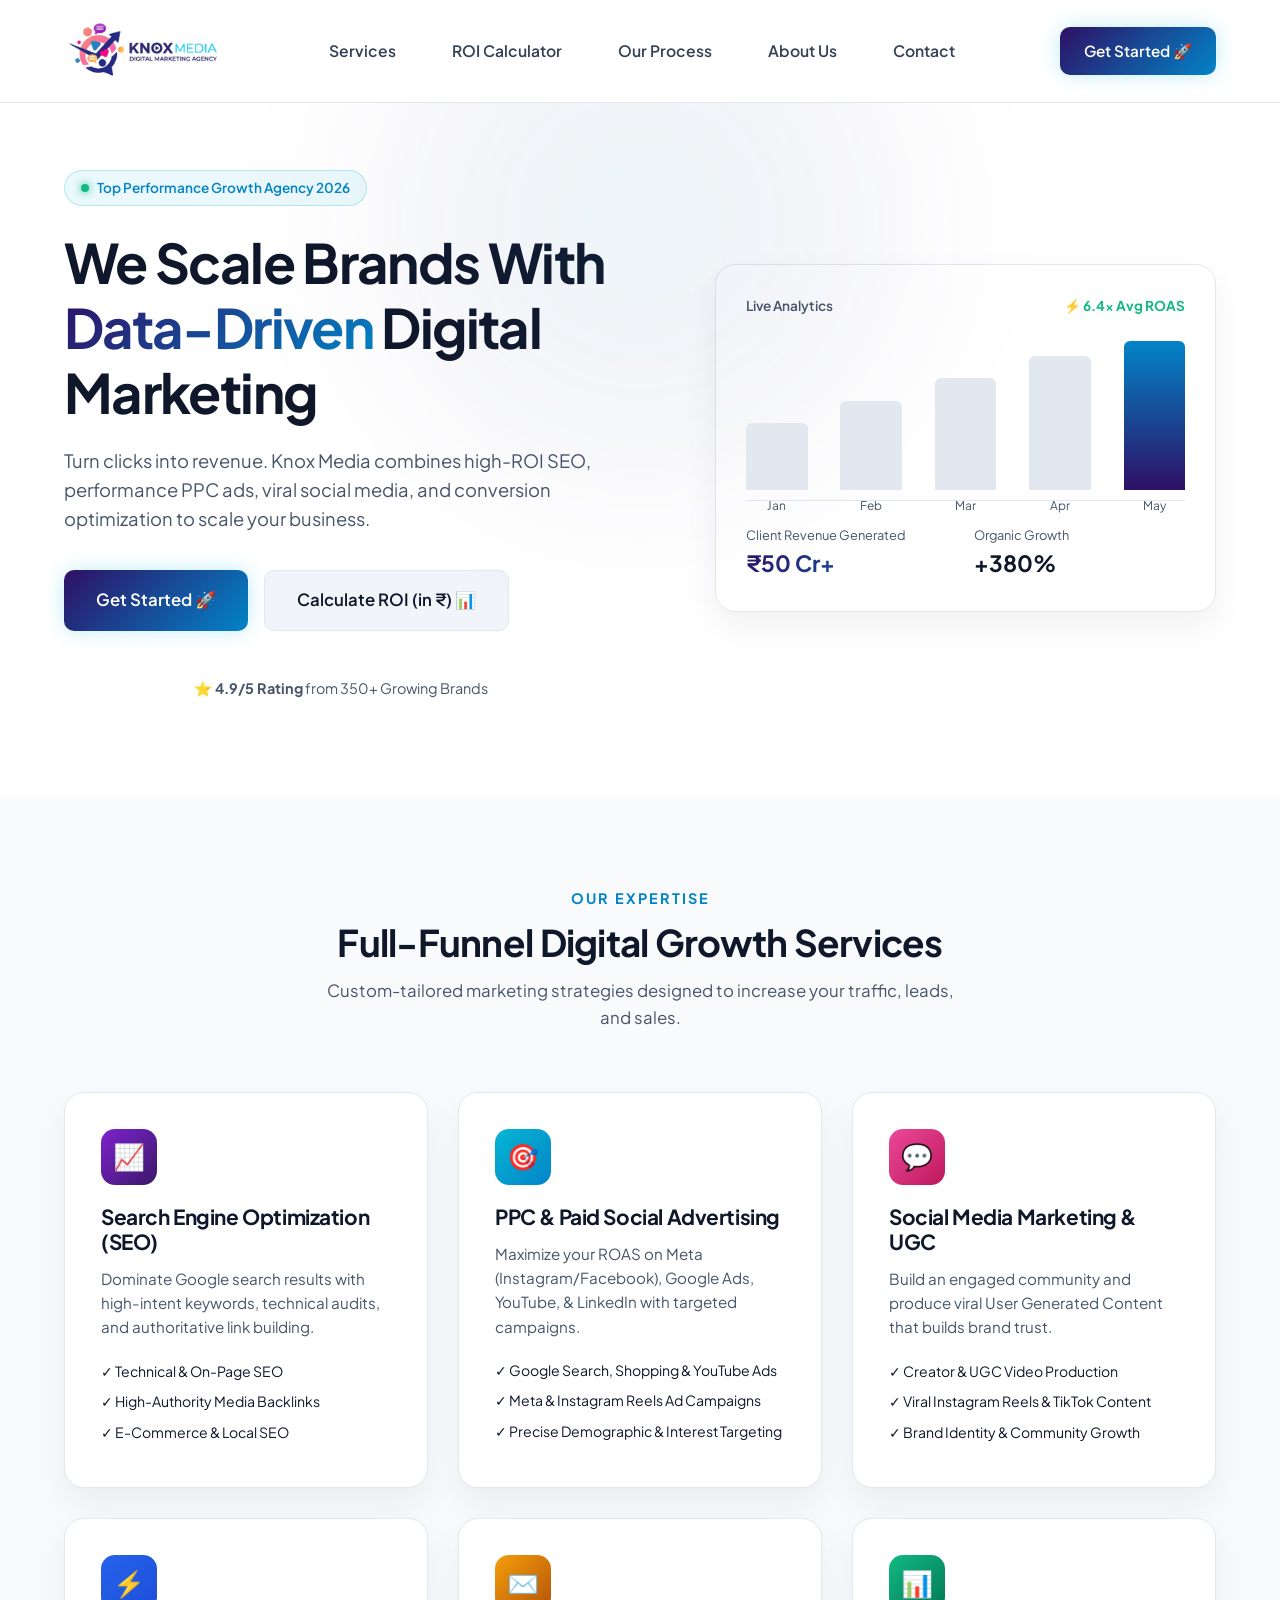
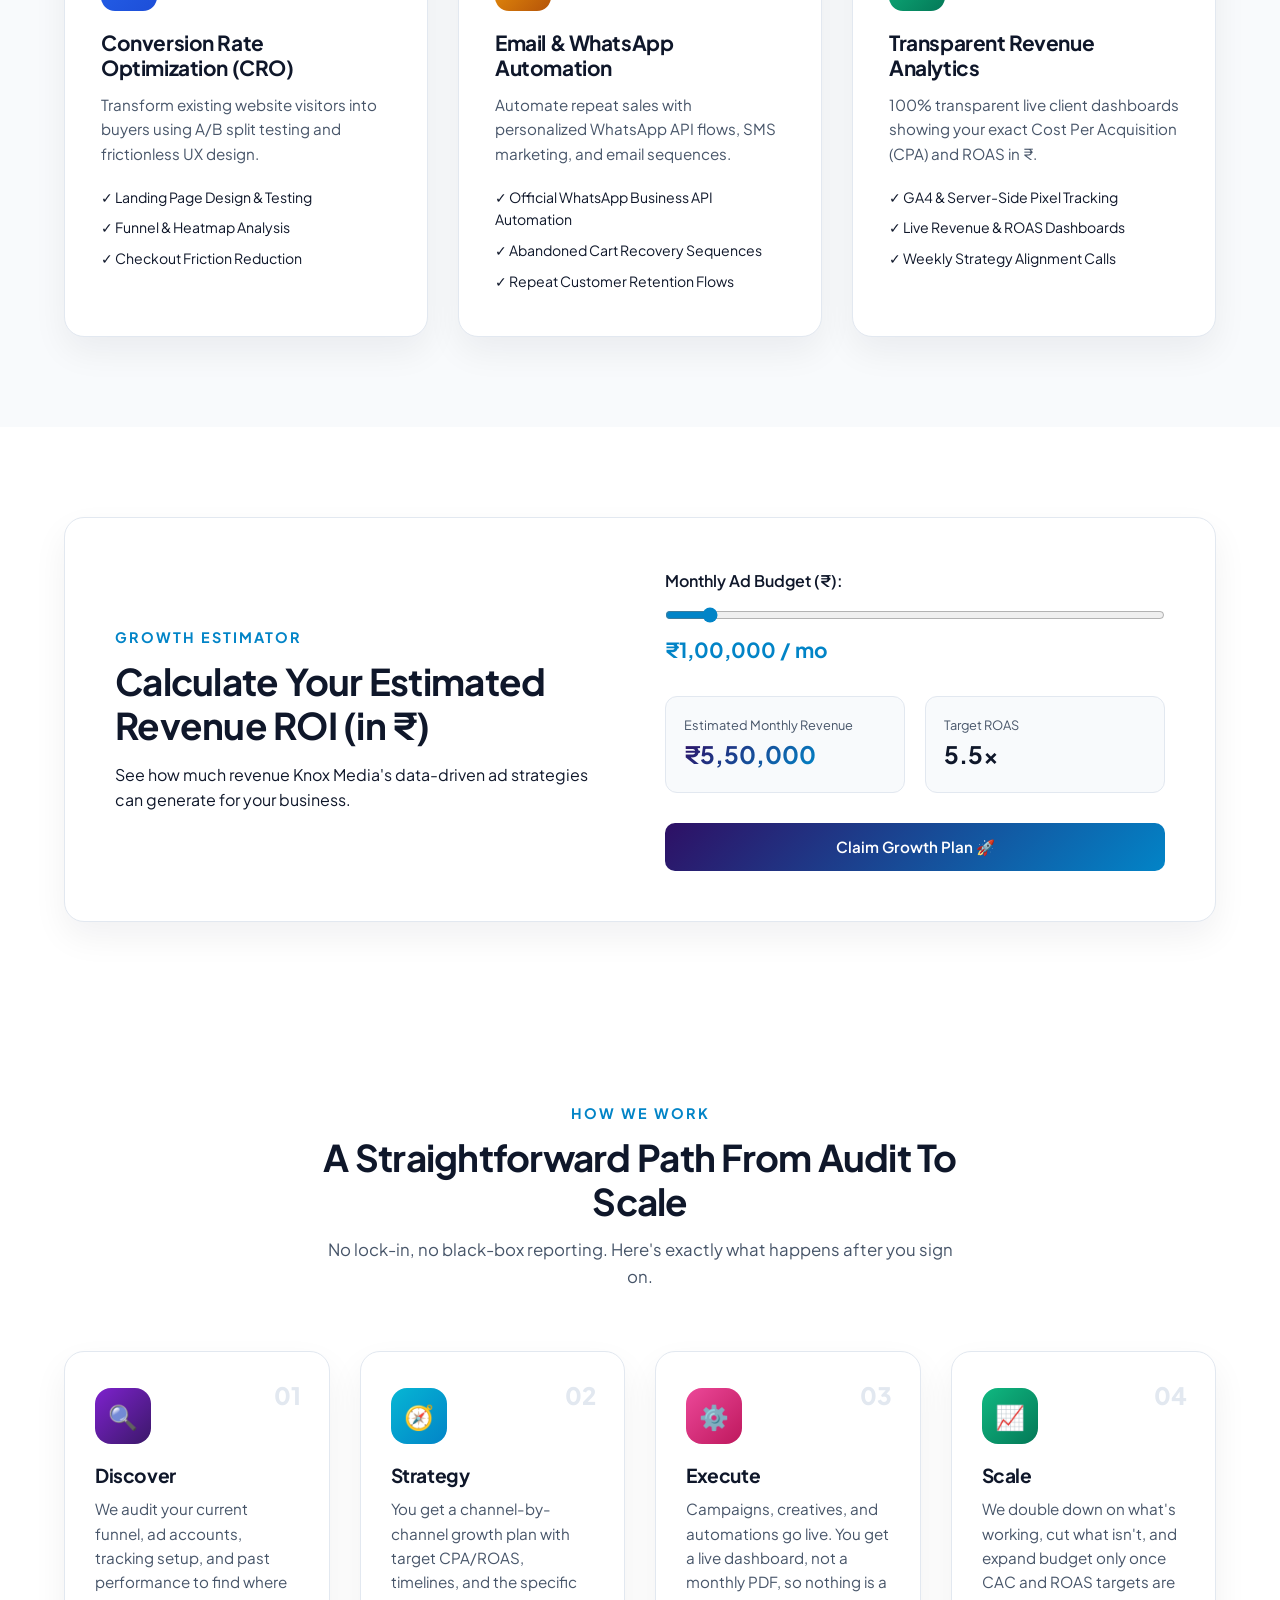
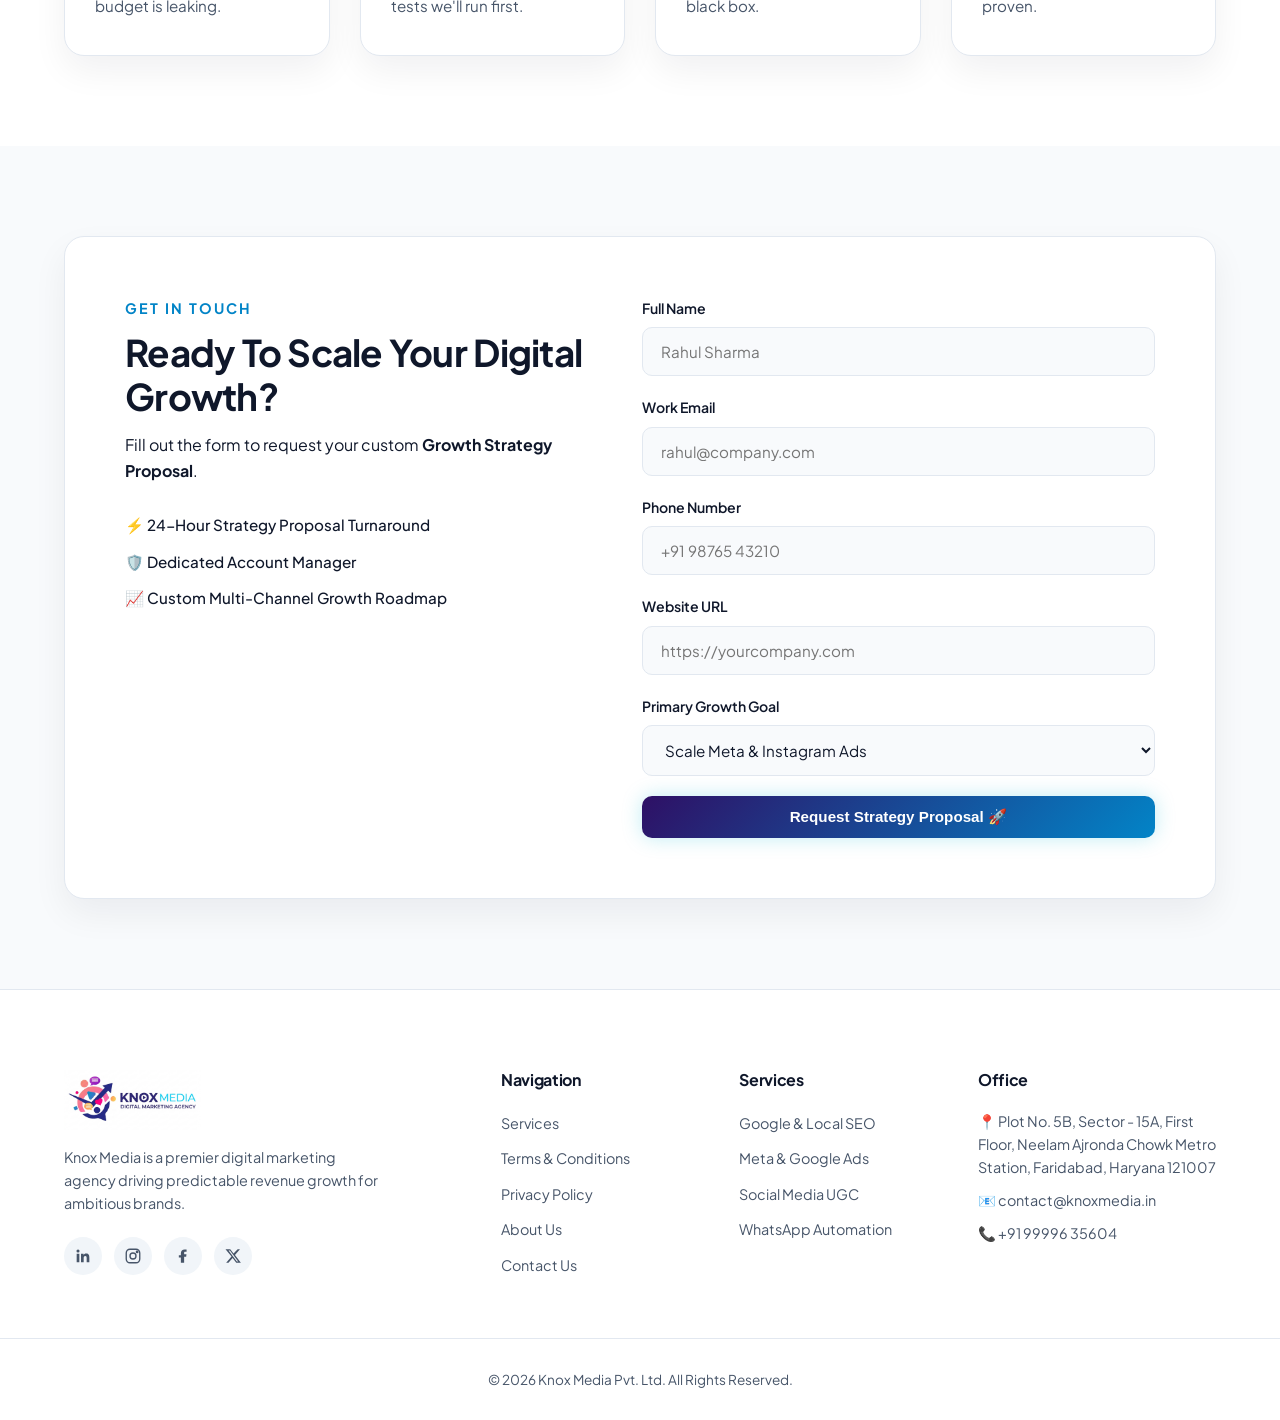
==== commit 3e98440d: "Add About, Privacy, Terms pages; update footer nav and phone number" ====
--- a/index.html
+++ b/index.html
@@ -30,7 +30,7 @@
         <a href="#services" class="nav-link">Services</a>
         <a href="#calculator" class="nav-link">ROI Calculator</a>
         <a href="#process" class="nav-link">Our Process</a>
-        <a href="#about" class="nav-link">About Us</a>
+        <a href="about.html" class="nav-link">About Us</a>
         <a href="#contact" class="nav-link">Contact</a>
       </nav>
 
@@ -371,8 +371,9 @@
         <h4>Navigation</h4>
         <ul>
           <li><a href="#services">Services</a></li>
-          <li><a href="#calculator">ROI Estimator (₹)</a></li>
-          <li><a href="#process">Our Process</a></li>
+          <li><a href="terms.html">Terms & Conditions</a></li>
+          <li><a href="privacy.html">Privacy Policy</a></li>
+          <li><a href="about.html">About Us</a></li>
           <li><a href="#contact">Contact Us</a></li>
         </ul>
       </div>
@@ -391,7 +392,7 @@
         <h4>Office</h4>
         <p>📍 Plot No. 5B, Sector - 15A, First Floor, Neelam Ajronda Chowk Metro Station, Faridabad, Haryana 121007</p>
         <p>📧 contact@knoxmedia.in</p>
-        <p>📞 +91 (080) 4567-KNOX</p>
+        <p>📞 <a href="tel:+919999635604">+91 99996 35604</a></p>
       </div>
     </div>
 
--- a/styles.css
+++ b/styles.css
@@ -727,6 +727,14 @@
   color: var(--text-muted);
   font-size: 0.9rem;
   margin-bottom: 10px;
+}
+
+.footer-contact p a {
+  color: inherit;
+}
+
+.footer-contact p a:hover {
+  color: var(--cyan-primary);
 }
 
 .footer-bottom {
@@ -778,3 +786,73 @@
     grid-template-columns: 1fr;
   }
 }
+
+/* Simple content pages (About, Privacy, Terms) */
+.page-hero {
+  padding: 60px 0 20px;
+  text-align: center;
+}
+
+.page-hero .section-title {
+  margin-bottom: 10px;
+}
+
+.page-updated {
+  color: var(--text-muted);
+  font-size: 0.85rem;
+}
+
+.prose {
+  max-width: 760px;
+  margin: 0 auto;
+  color: var(--text-muted);
+  line-height: 1.75;
+}
+
+.prose h2 {
+  color: var(--text-main);
+  font-size: 1.35rem;
+  margin: 40px 0 14px;
+}
+
+.prose h2:first-child {
+  margin-top: 0;
+}
+
+.prose p {
+  margin-bottom: 16px;
+}
+
+.prose ul {
+  margin: 0 0 16px 22px;
+}
+
+.prose li {
+  margin-bottom: 8px;
+}
+
+.prose strong {
+  color: var(--text-main);
+}
+
+.about-values {
+  display: grid;
+  grid-template-columns: repeat(auto-fit, minmax(220px, 1fr));
+  gap: 24px;
+  margin: 40px 0;
+}
+
+.about-values .glass-card {
+  padding: 28px;
+}
+
+.about-values h3 {
+  font-size: 1.05rem;
+  margin-bottom: 8px;
+}
+
+.about-values p {
+  color: var(--text-muted);
+  font-size: 0.92rem;
+  line-height: 1.6;
+}
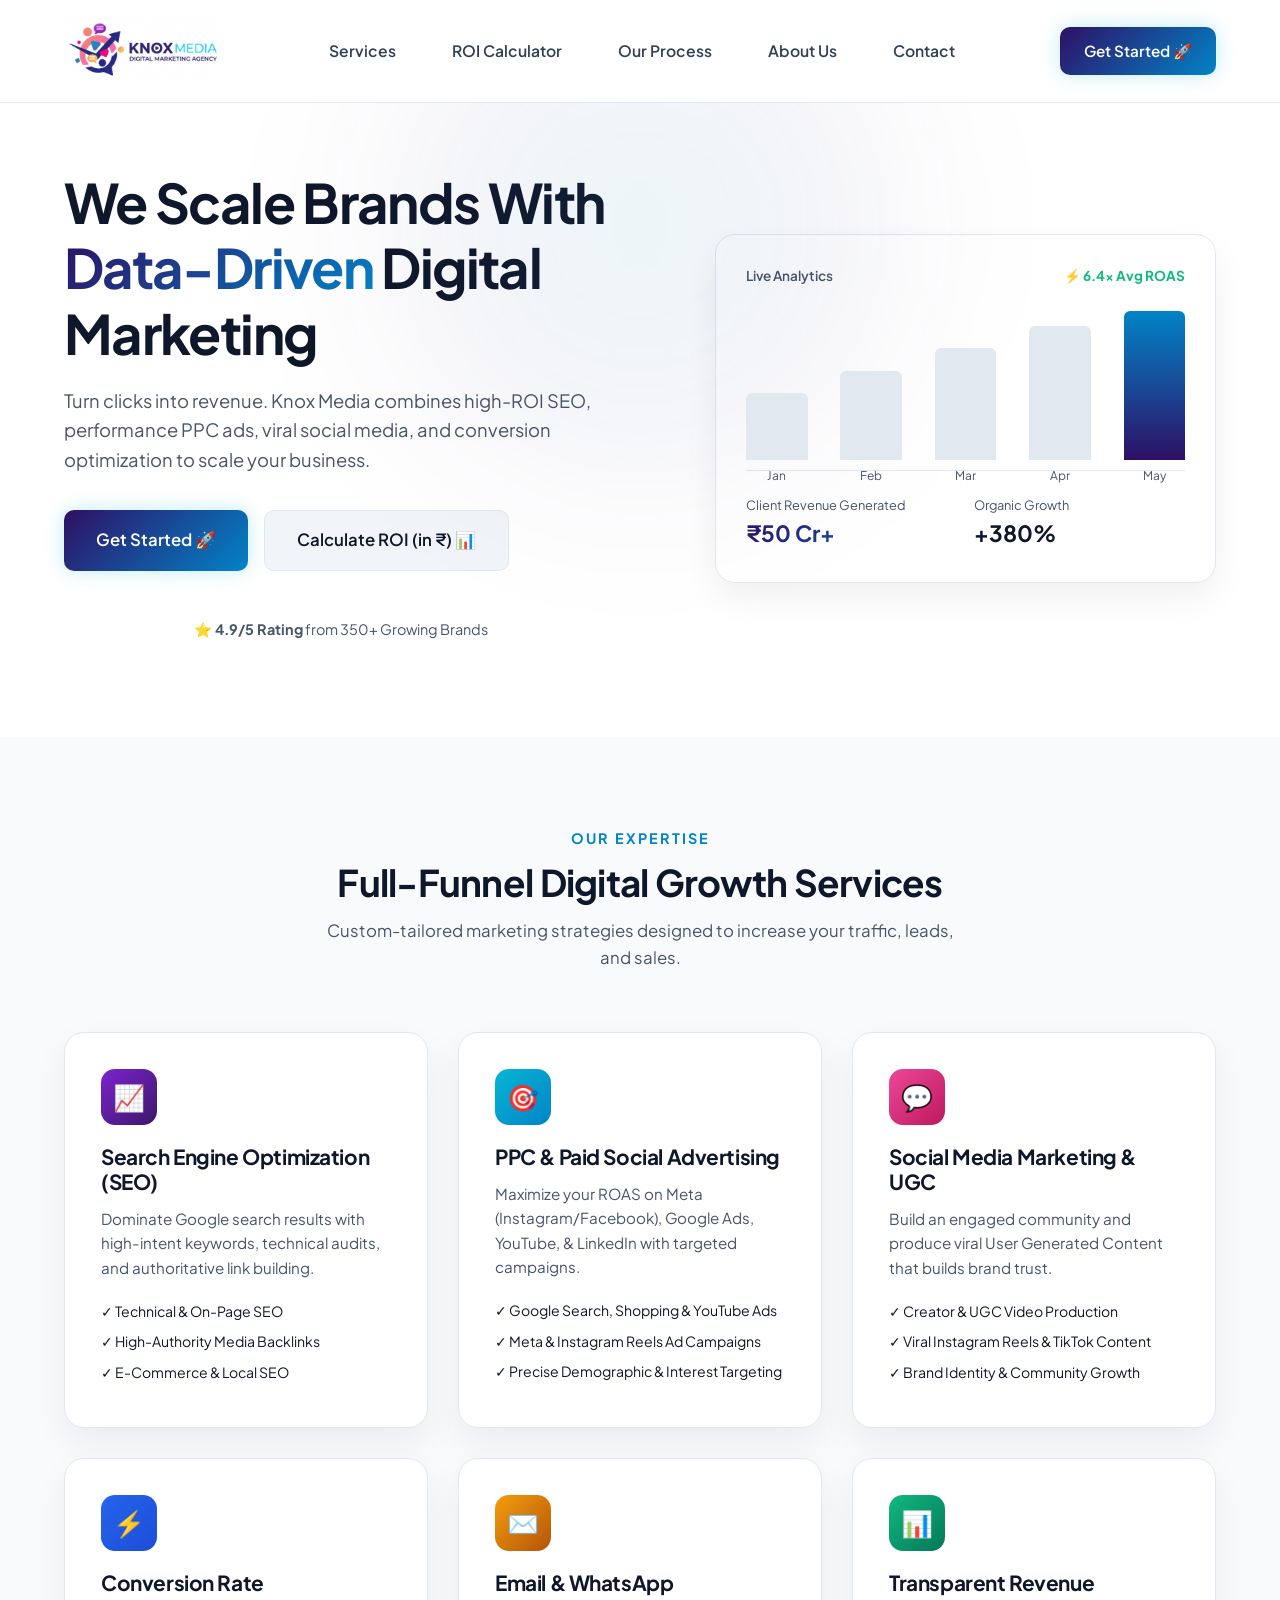
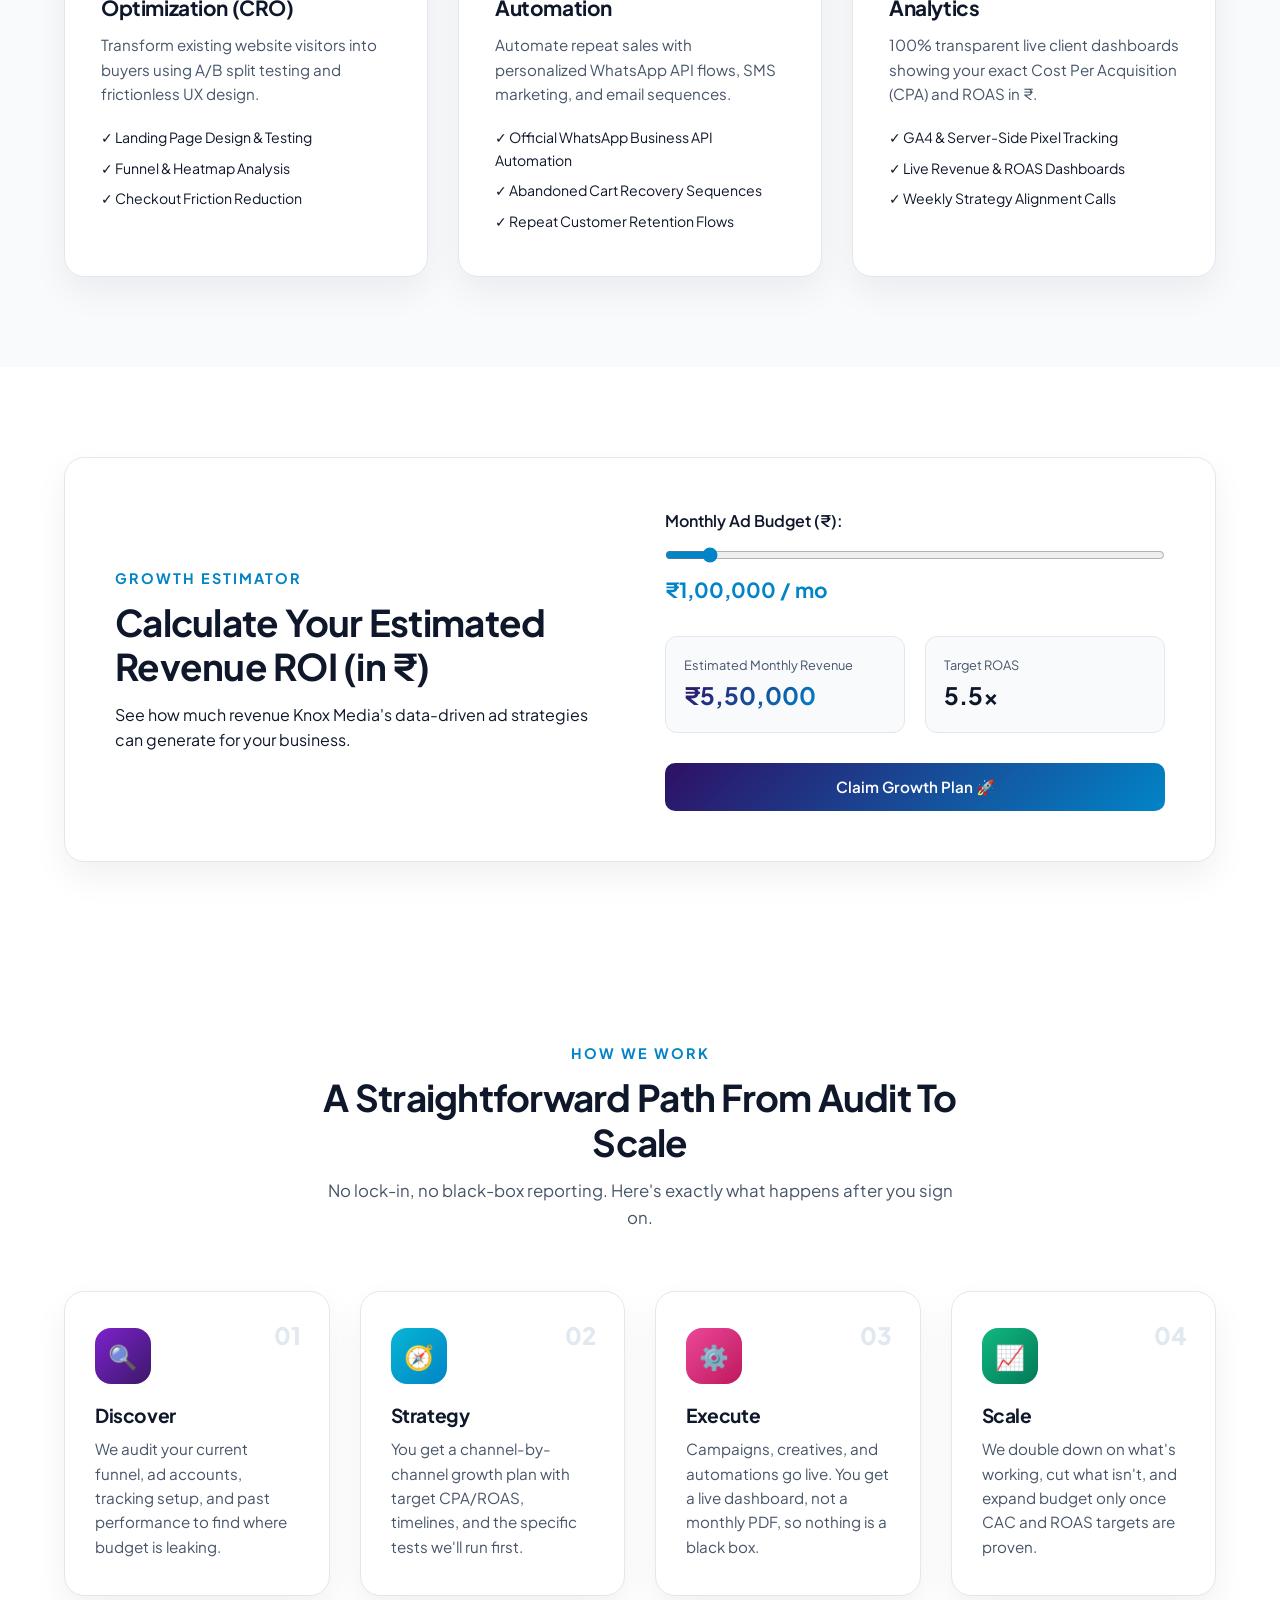
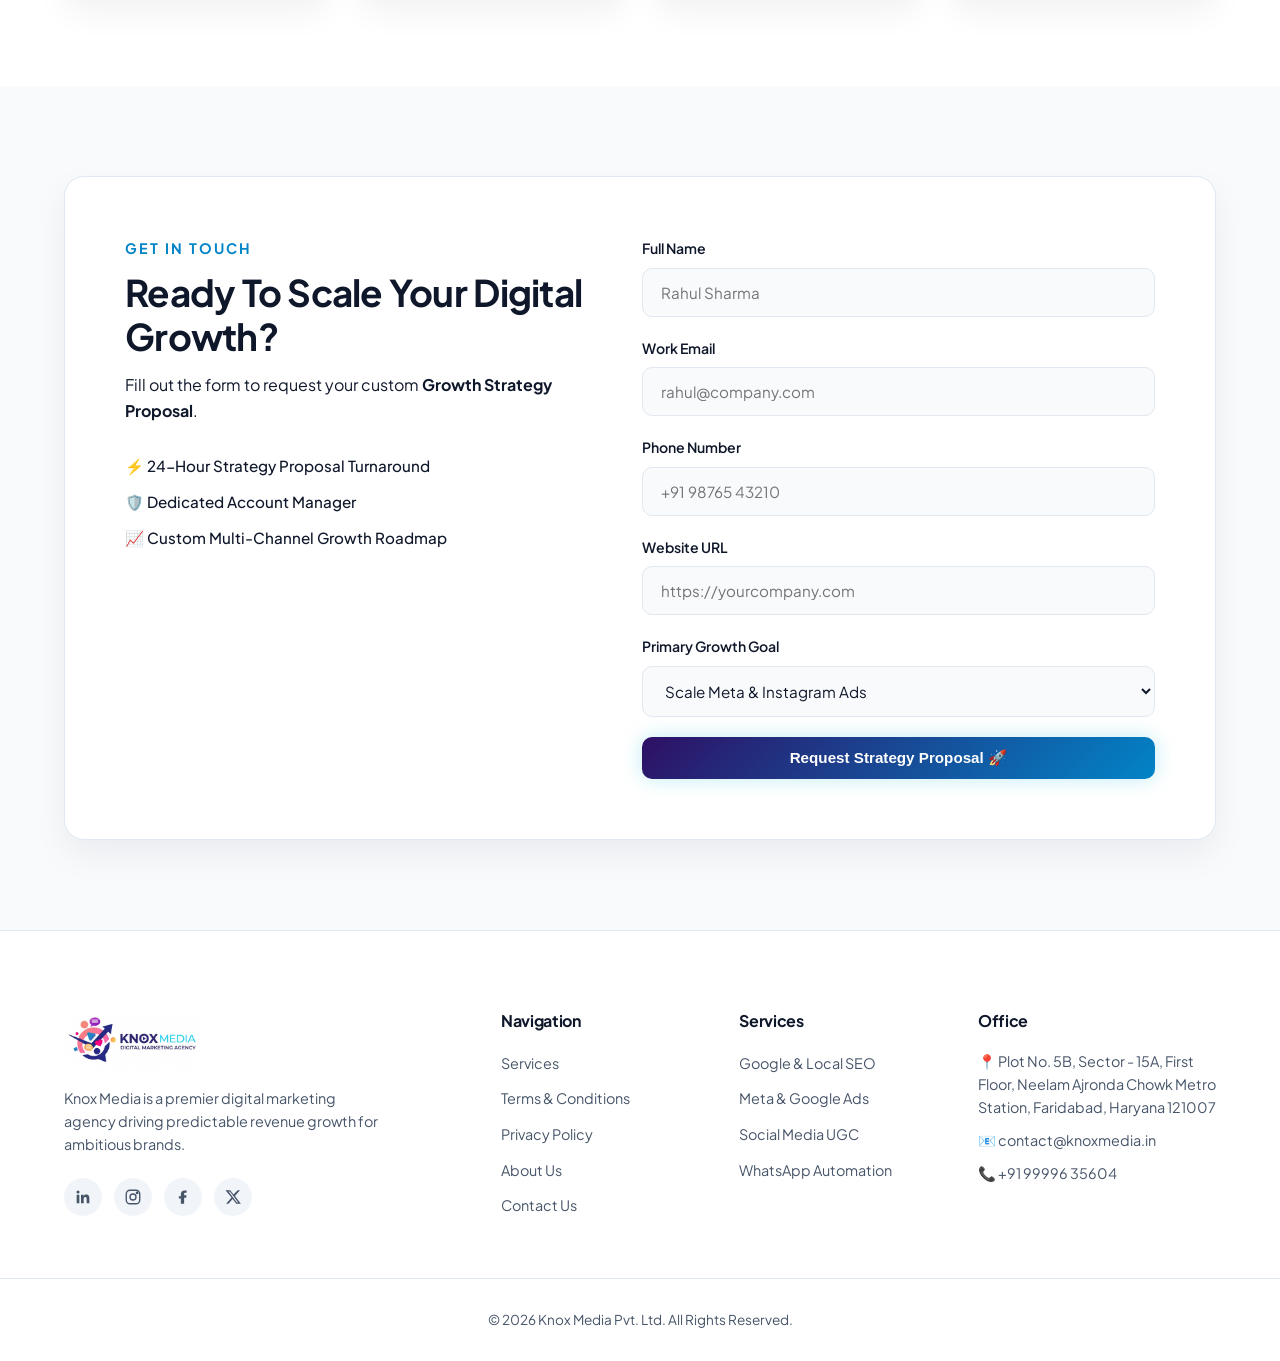
==== commit 3ae9d85e: "Remove hero badge" ====
--- a/index.html
+++ b/index.html
@@ -27,16 +27,17 @@
 
       <!-- Navigation Links -->
       <nav class="nav-menu" id="navMenu">
-        <a href="#services" class="nav-link">Services</a>
-        <a href="#calculator" class="nav-link">ROI Calculator</a>
-        <a href="#process" class="nav-link">Our Process</a>
-        <a href="about.html" class="nav-link">About Us</a>
-        <a href="#contact" class="nav-link">Contact</a>
+        <a href="/services" class="nav-link">Services</a>
+        <a href="/calculator" class="nav-link">ROI Calculator</a>
+        <a href="/process" class="nav-link">Our Process</a>
+        <a href="/about" class="nav-link">About Us</a>
+        <a href="/contact" class="nav-link">Contact</a>
+        <a href="/contact" class="btn btn-primary btn-glow">Get Started 🚀</a>
       </nav>
 
       <!-- Right Action Button -->
       <div class="nav-actions">
-        <a href="#contact" class="btn btn-primary btn-glow">Get Started 🚀</a>
+        <a href="/contact" class="btn btn-primary btn-glow">Get Started 🚀</a>
         <button class="mobile-hamburger" id="hamburger" aria-label="Open Menu">
           <span></span><span></span><span></span>
         </button>
@@ -50,10 +51,6 @@
       <div class="hero-bg-glow"></div>
       <div class="container hero-container">
         <div class="hero-content">
-          <div class="badge-hero">
-            <span class="badge-dot"></span>
-            Top Performance Growth Agency 2026
-          </div>
           <h1 class="hero-title">
             We Scale Brands With <span class="gradient-text">Data-Driven</span> Digital Marketing
           </h1>
@@ -62,8 +59,8 @@
           </p>
 
           <div class="hero-cta-group">
-            <a href="#contact" class="btn btn-primary btn-large btn-glow">Get Started 🚀</a>
-            <a href="#calculator" class="btn btn-secondary btn-large">Calculate ROI (in ₹) 📊</a>
+            <a href="/contact" class="btn btn-primary btn-large btn-glow">Get Started 🚀</a>
+            <a href="/calculator" class="btn btn-secondary btn-large">Calculate ROI (in ₹) 📊</a>
           </div>
 
           <div class="hero-trust">
@@ -237,7 +234,7 @@
                 </div>
               </div>
 
-              <a href="#contact" class="btn btn-primary btn-block">Claim Growth Plan 🚀</a>
+              <a href="/contact" class="btn btn-primary btn-block">Claim Growth Plan 🚀</a>
             </div>
           </div>
         </div>
@@ -370,21 +367,21 @@
       <div class="footer-links">
         <h4>Navigation</h4>
         <ul>
-          <li><a href="#services">Services</a></li>
-          <li><a href="terms.html">Terms & Conditions</a></li>
-          <li><a href="privacy.html">Privacy Policy</a></li>
-          <li><a href="about.html">About Us</a></li>
-          <li><a href="#contact">Contact Us</a></li>
+          <li><a href="/services">Services</a></li>
+          <li><a href="/terms">Terms & Conditions</a></li>
+          <li><a href="/privacy">Privacy Policy</a></li>
+          <li><a href="/about">About Us</a></li>
+          <li><a href="/contact">Contact Us</a></li>
         </ul>
       </div>
 
       <div class="footer-links">
         <h4>Services</h4>
         <ul>
-          <li><a href="#services">Google & Local SEO</a></li>
-          <li><a href="#services">Meta & Google Ads</a></li>
-          <li><a href="#services">Social Media UGC</a></li>
-          <li><a href="#services">WhatsApp Automation</a></li>
+          <li><a href="/services">Google & Local SEO</a></li>
+          <li><a href="/services">Meta & Google Ads</a></li>
+          <li><a href="/services">Social Media UGC</a></li>
+          <li><a href="/services">WhatsApp Automation</a></li>
         </ul>
       </div>
 
--- a/styles.css
+++ b/styles.css
@@ -186,6 +186,10 @@
   align-items: center;
 }
 
+.nav-menu .btn {
+  display: none;
+}
+
 .mobile-hamburger {
   display: none;
   background: none;
@@ -779,6 +783,13 @@
   .mobile-hamburger {
     display: flex;
   }
+  .nav-actions > .btn {
+    display: none;
+  }
+  .nav-menu .btn {
+    display: inline-flex;
+    margin-top: 10px;
+  }
   .hero-cta-group {
     flex-direction: column;
   }
